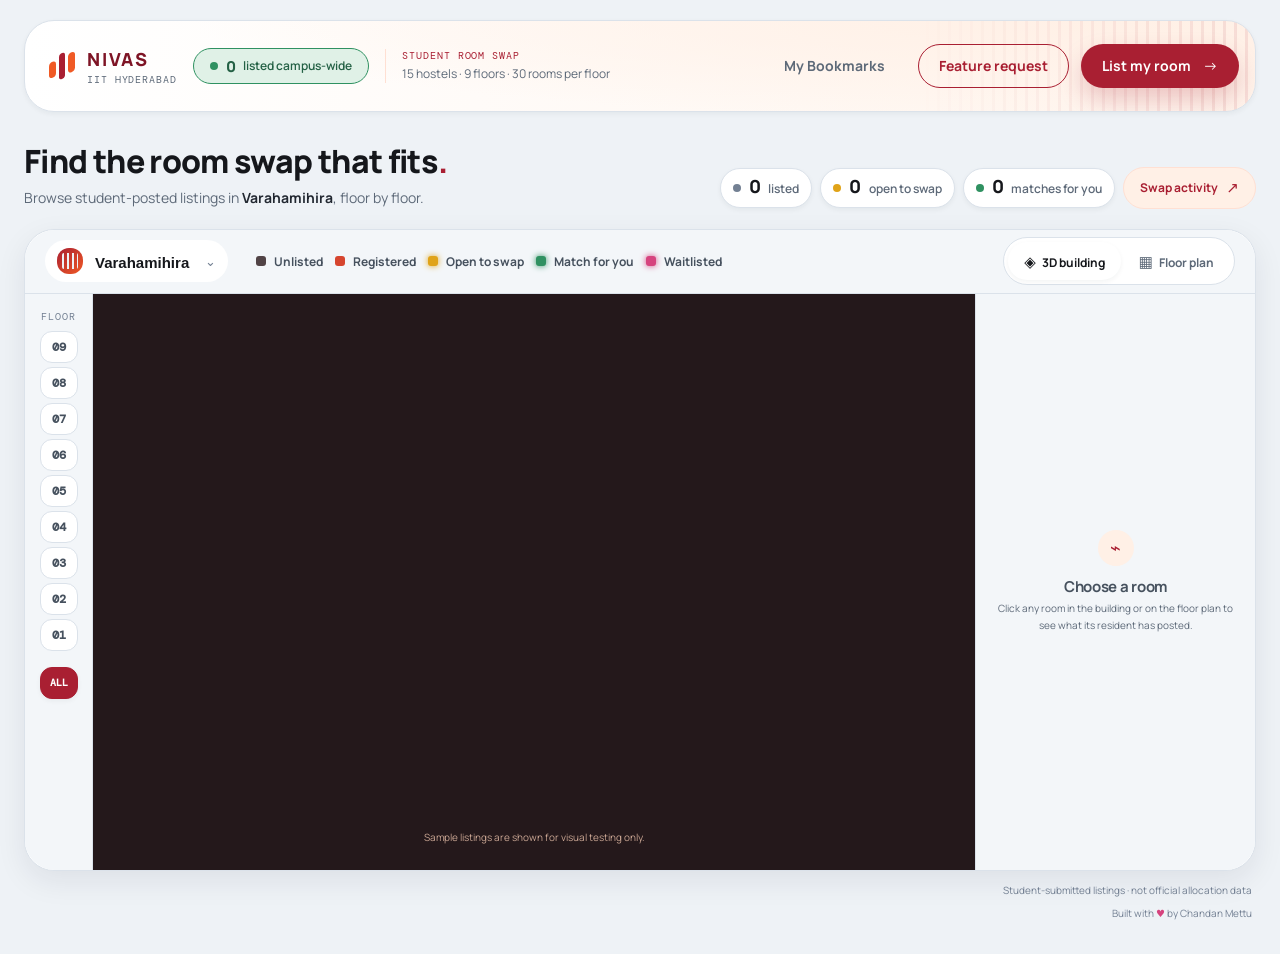
==== index.html @ b5435b7f "Rebuild the 3D block from the floor plan itself, not by hand The two clusters overlapped instead of " ====
<!doctype html>
<html lang="en">
  <head>
    <meta charset="UTF-8" />
    <meta name="viewport" content="width=device-width, initial-scale=1.0" />
    <title>Nivas — IIT Hyderabad hostel finder</title>
    <meta name="description" content="Explore student-submitted IIT Hyderabad room-swap listings floor by floor." />
    <link rel="preconnect" href="https://fonts.googleapis.com" />
    <link rel="preconnect" href="https://fonts.gstatic.com" crossorigin />
    <link href="https://fonts.googleapis.com/css2?family=DM+Mono:wght@400;500&family=Manrope:wght@400;500;600;700;800&family=Playfair+Display:ital,wght@0,600;1,600&display=swap" rel="stylesheet" />
    <!-- Bump ?v= on every CSS/JS change — shared hosting CDNs serve stale assets otherwise. -->
    <link rel="stylesheet" href="./styles.css?v=43" />
  </head>
  <body>
    <!-- Layout: a header pill, a headline row with the hostel's live counts on
         the right, then one explorer card — floors rail left, artifact centre,
         room detail right. The toolbar carries the picker, the status key and
         the view switch. Nothing floats over the artifact, so nothing can
         overlap anything else. -->
    <div class="app-shell">
      <main class="page">
        <!-- Branded band. Deliberately carries no live counts: those are in the
             row below and repeating them here said nothing new. What fills the
             width instead is what the board covers, and the two actions. -->
        <header class="topbar">
          <div class="topbar-id">
            <a class="brand" href="#" aria-label="Nivas home">
              <span class="brand-mark"><i></i><i></i><i></i></span>
              <span>NIVAS<small>IIT HYDERABAD</small></span>
            </a>

            <!-- Campus-wide total, not per-hostel — always visible regardless
                 of which hostel is selected below. Updated by the same
                 updateSummary() that drives the per-hostel head-stats. -->
            <div class="campus-stat" aria-label="Total listings across all hostels" title="Total room listings across every hostel">
              <i class="live-dot"></i>
              <strong id="campus-listed-count">0</strong><small>listed campus-wide</small>
            </div>

            <div class="topbar-tag">
              <span>STUDENT ROOM SWAP</span>
              <small>15 hostels · 9 floors · 30 rooms per floor</small>
            </div>
          </div>

          <div class="topbar-actions">
            <button class="btn btn--ghost" id="open-bookmarks">My Bookmarks <b class="count-badge" id="bookmark-badge">0</b></button>
            <button class="btn btn--outline" id="open-feedback">Feature request</button>
            <!-- One entry point to the listing form. The old nav tab did exactly
                 the same thing as this button, so it's gone. -->
            <button class="btn btn--primary topbar-cta" id="hero-create-listing">List my room <b>→</b></button>
          </div>
        </header>

        <div class="page-head">
          <div class="page-head-copy">
            <h1 id="page-title">Find the room swap that fits<em>.</em></h1>
            <p>Browse student-posted listings in <strong id="head-hostel">Varahamihira</strong>, floor by floor.</p>
          </div>

          <!-- Live counts for the selected hostel — beside the headline, not
               stranded under the artifact. -->
          <div class="head-stats" aria-label="Listing counts for the selected hostel">
            <div class="head-stat"><strong id="rooms-count">0</strong><small>listed</small></div>
            <div class="head-stat head-stat--open"><strong id="open-swap-count">0</strong><small>open to swap</small></div>
            <div class="head-stat head-stat--match"><strong id="match-count">0</strong><small>matches for you</small></div>
            <button class="btn btn--secondary head-activity" id="swap-activity">Swap activity <b>↗</b></button>
          </div>
        </div>

        <section class="explorer-card" aria-label="Hostel explorer">
          <div class="toolbar" aria-label="Hostel explorer controls">
            <div class="building-picker" role="group" aria-label="Building selector">
              <!-- Dropdown only. The prev/next arrows duplicated it for no gain. -->
              <button class="building-choice" id="building-choice" aria-expanded="false" aria-haspopup="listbox" aria-controls="building-menu">
                <span class="building-dot"></span>
                <strong id="building-name">Varahamihira</strong>
                <b>⌄</b>
              </button>
              <div class="building-menu hidden" id="building-menu" role="listbox" aria-label="IIT Hyderabad hostels"></div>
            </div>

            <!-- Status key, in the toolbar where the view switch used to sit.
                 Four labels only; each one's meaning is a tooltip on hover or
                 keyboard focus, so nothing is unexplained but nothing shouts. -->
            <div class="key" id="legend" aria-label="Room status key">
              <span class="key-item" tabindex="0"><i class="unlisted"></i><b>Unlisted</b><small role="tooltip">Nobody has posted about this room</small></span>
              <span class="key-item" tabindex="0"><i class="occupied"></i><b>Registered</b><small role="tooltip">Resident listed it, isn’t moving</small></span>
              <span class="key-item" tabindex="0"><i class="open"></i><b>Open to swap</b><small role="tooltip">Resident wants to move</small></span>
              <span class="key-item" tabindex="0"><i class="match"></i><b>Match for you</b><small role="tooltip">You each want the other’s room</small></span>
              <span class="key-item" tabindex="0"><i class="waitlist"></i><b>Waitlisted</b><small role="tooltip">One or more students have bookmarked this room</small></span>
            </div>

            <div class="segmented view-switch" role="group" aria-label="Map view">
              <!-- Deferred, not removed: restore these when campus/site exploration is needed. -->
              <button class="seg-btn hidden" data-view="site"><span>◇</span> Site view</button>
              <button class="seg-btn hidden" data-view="map"><span>⌖</span> Campus map</button>
              <button class="seg-btn active" data-view="3d"><span>◈</span> 3D building</button>
              <button class="seg-btn" data-view="floor"><span>▦</span> Floor plan</button>
            </div>
          </div>

          <div class="stage-grid">
            <!-- Floors live here, on the left, inside the card — not in a
                 dropdown in the far corner. -->
            <aside class="floor-rail" aria-label="Floor selector">
              <span class="floor-rail-label">FLOOR</span>
              <div class="floor-rail-buttons" id="floor-buttons"></div>
              <button class="floor-all" id="floor-all" data-floor="all">ALL</button>
            </aside>

            <div class="panel-stage">
            <div class="hero-model">
              <div class="three-view" id="three-view">
                <canvas id="hostel-3d-canvas" aria-label="Interactive 3D IIT Hyderabad hostel building"></canvas>
                <div class="three-title">
                  <span id="three-building-label">VARAHAMIHIRA · REFERENCE-INFORMED 3D MODEL</span>
                  <small id="three-building-meta">Paired leaf clusters · 9 residential levels</small>
                </div>
                <div class="three-readout" id="three-readout">
                  <strong>Orbit the building</strong><span>Drag to rotate · scroll to zoom · click a room</span>
                </div>
                <div class="three-credit" id="three-credit">Based on the connected leaf-cluster, horizontal-band and rust-red louvre language of the IITH student housing reference.</div>
              </div>
            </div>

            <div class="visual-stage" id="visual-stage">
              <div class="map-view hidden" id="map-view">
                <iframe id="campus-map" title="Google map of IIT Hyderabad campus" src="https://www.google.com/maps?q=IIT%20Hyderabad%2C%20Kandi%2C%20Telangana&z=16&output=embed" loading="lazy" referrerpolicy="no-referrer-when-downgrade"></iframe>
                <div class="map-title"><span>IIT HYDERABAD · KANDI</span><small>Campus location on Google Maps</small></div>
                <div class="map-card">
                  <p>HOSTEL VISUALIZER</p>
                  <h3>Student housing precinct</h3>
                  <span>Explore the campus, then enter the hostel model.</span>
                  <button class="btn btn--primary btn--block" id="map-open-viewer">Open 3D explorer <b>→</b></button>
                  <small>Normal Google Maps embed · no API key required.</small>
                </div>
              </div>

              <div class="site-view hidden" id="site-view">
                <img class="facade-reference" src="./assets/iith-hostel-facade.png" alt="IIT Hyderabad student housing facade" />
                <div class="facade-shade"></div>
                <div class="site-title"><span>HOSTEL PRECINCT</span><small>Tap a residence to enter</small></div>
                <div class="north">N<span>↑</span></div>
                <button class="facade-hotspot" id="facade-hotspot">
                  <span>VARAHAMIHIRA</span><strong id="facade-hotspot-name">Varahamihira</strong><small>Enter floor explorer →</small>
                </button>
                <div class="site-card">
                  <div class="site-card-cap">CURRENTLY VIEWING</div>
                  <strong id="site-card-building">Varahamihira</strong>
                  <span>9 floors · 30 rooms per floor</span>
                  <button class="btn btn--primary btn--block" id="enter-building">Enter building <b>→</b></button>
                </div>
              </div>

              <div class="floor-view hidden" id="floor-view">
                <div class="floor-canvas">
                  <div class="plan-wrap" id="plan-wrap">
                    <svg class="floor-plan" viewBox="0 0 1748 1252" role="img" aria-label="IIT Hyderabad hostel typical floor plan with selectable rooms">
                      <image class="blueprint" href="./assets/iith-typical-floor-plan.png" x="0" y="0" width="1748" height="1252" />
                      <g class="pod-plan-outline" aria-hidden="true">
                        <rect x="190" y="365" width="330" height="255" rx="24" />
                        <rect x="700" y="365" width="330" height="255" rx="24" />
                        <rect x="1210" y="365" width="330" height="255" rx="24" />
                        <rect class="pod-corridor" x="520" y="470" width="180" height="46" rx="15" />
                        <rect class="pod-corridor" x="1030" y="470" width="180" height="46" rx="15" />
                        <text x="355" y="405">NORTH POD</text>
                        <text x="865" y="405">CENTRAL POD</text>
                        <text x="1375" y="405">SOUTH POD</text>
                      </g>
                      <g id="room-layer"></g>
                    </svg>
                  </div>
                </div>
              </div>
            </div>

            </div>

            <!-- The right column is only ever room detail. -->
            <aside class="room-detail" id="room-panel" aria-label="Room detail">
              <div class="panel-empty">
                <span class="empty-icon">⌁</span>
                <h3>Choose a room</h3>
                <p>Click any room in the building or on the floor plan to see what its resident has posted.</p>
              </div>
              <div class="panel-detail hidden" id="panel-detail"></div>
            </aside>
          </div>

        </section>

        <p class="privacy-note">Student-submitted listings · not official allocation data</p>
        <footer class="site-footer">Built with <span class="footer-heart">♥</span> by Chandan Mettu</footer>
      </main>
    </div>

    <div class="modal-backdrop hidden" id="profile-modal" role="dialog" aria-modal="true" aria-labelledby="profile-modal-title">
      <section class="modal-card">
        <button class="icon-btn modal-close" data-close-modal aria-label="Close">×</button>
        <p class="modal-kicker">YOUR ROOM LISTING</p>
        <h2 id="profile-modal-title">Create your listing</h2>
        <p class="modal-copy">Set your current room, then choose whether you’re open to a swap.</p>
        <!-- Two rows of details: name/email/phone, then hostel/room. Every
             <select> here is upgraded to the app's own dropdown by
             enhanceSelect() in app.js — no native select chrome. -->
        <form id="profile-form" class="form-grid">
          <label class="span-2">Full name<input name="name" required maxlength="64" placeholder="Your full name" autocomplete="name" /></label>
          <label class="span-2">IIT-H email<input name="email" type="email" required maxlength="128" placeholder="you@iith.ac.in" autocomplete="email" /></label>
          <label class="span-2"><span class="field-label">Phone <i class="field-optional">optional</i></span><input name="phone" type="tel" maxlength="24" placeholder="If sharing contact" autocomplete="tel" /></label>
          <label class="span-3">Current hostel<select name="hostel" required></select></label>
          <label class="span-3">Current room<input name="room" required inputmode="numeric" maxlength="4" placeholder="Room number, e.g. 912" title="Use the room number only: 912 means ninth floor, room 12." /></label>

          <fieldset class="consent">
            <label class="consent-row">
              <input type="checkbox" name="shareContact" />
              <span>
                <strong>Show my name and phone number on my room</strong>
                <small>Anyone using Nivas can then see them and message you directly. Leave this off and your room still appears — people just can't contact you through it. You can change it any time.</small>
              </span>
            </label>
          </fieldset>

          <fieldset class="move-choice">
            <legend>Are you willing to move?</legend>
            <p class="field-help">This is the one answer that decides how your room appears to everyone else.</p>
            <div class="choice-tiles">
              <label class="choice-tile choice-tile--open">
                <input type="radio" name="willingToMove" value="yes" required />
                <span class="choice-mark">⇄</span>
                <strong>Yes, I want to swap</strong>
                <small>Your room shows as <b>Open to swap</b> and can be matched with someone who wants it.</small>
              </label>
              <label class="choice-tile choice-tile--stay">
                <input type="radio" name="willingToMove" value="no" required />
                <span class="choice-mark">⌂</span>
                <strong>No, I’m staying put</strong>
                <small>Your room shows as <b>Registered</b>. You’re on the map, but nobody will ask.</small>
              </label>
            </div>
          </fieldset>

          <div class="move-details hidden" id="move-details">
            <div class="section-head">
              <h3>Where would you like to move?</h3>
              <p>Up to three choices, in order of preference. Pod and floor are both optional.</p>
            </div>
            <div class="preference-grid">
              <div class="preference-row"><span class="preference-rank">1</span><select name="preference1Hostel" aria-label="First-choice hostel"></select><select name="preference1Pod" aria-label="First-choice pod"></select><select name="preference1Floor" aria-label="First-choice floor"></select></div>
              <div class="preference-row"><span class="preference-rank">2</span><select name="preference2Hostel" aria-label="Second-choice hostel"></select><select name="preference2Pod" aria-label="Second-choice pod"></select><select name="preference2Floor" aria-label="Second-choice floor"></select></div>
              <div class="preference-row"><span class="preference-rank">3</span><select name="preference3Hostel" aria-label="Third-choice hostel"></select><select name="preference3Pod" aria-label="Third-choice pod"></select><select name="preference3Floor" aria-label="Third-choice floor"></select></div>
            </div>
          </div>

          <div class="form-actions">
            <button class="btn btn--ghost hidden" type="button" id="delete-listing">Remove my listing</button>
            <button class="btn btn--primary" type="submit">Save my listing <b>→</b></button>
          </div>
        </form>
      </section>
    </div>

    <div class="modal-backdrop hidden" id="activity-modal" role="dialog" aria-modal="true" aria-labelledby="activity-modal-title">
      <section class="modal-card">
        <button class="icon-btn modal-close" id="activity-close" aria-label="Close">×</button>
        <p class="modal-kicker">LIVE SWAP ACTIVITY</p>
        <h2 id="activity-modal-title">Varahamihira</h2>
        <p class="modal-copy" id="activity-modal-copy">Counts include only student-submitted room listings, never official hostel occupancy.</p>
        <div class="activity-stats" id="activity-stats"></div>
      </section>
    </div>

    <!-- Feature request / bug report. With no backend this opens the student's
         mail client with everything pre-filled; set NIVAS_FEEDBACK_ENDPOINT to
         post it to a Google Apps Script instead. See app.js sendFeedback(). -->
    <div class="modal-backdrop hidden" id="feedback-modal" role="dialog" aria-modal="true" aria-labelledby="feedback-modal-title">
      <section class="modal-card">
        <button class="icon-btn modal-close" data-close-modal aria-label="Close">×</button>
        <p class="modal-kicker">TELL US WHAT TO BUILD</p>
        <h2 id="feedback-modal-title">Feature request or bug</h2>
        <p class="modal-copy">Nivas is built by a student, for students. If something is broken or missing, say so — it goes straight to the person who maintains it.</p>

        <form id="feedback-form" class="form-grid">
          <label class="span-3">Your name<input name="name" required maxlength="64" placeholder="Your full name" autocomplete="name" /></label>
          <label class="span-3">Email to reply to<input name="email" type="email" required maxlength="128" placeholder="you@iith.ac.in" autocomplete="email" /></label>
          <label class="span-3"><span class="field-label">Phone <i class="field-optional">optional</i></span><input name="phone" type="tel" maxlength="24" placeholder="Only if you'd rather be called" autocomplete="tel" /></label>
          <label class="span-3"><span class="field-label">Your hostel <i class="field-optional">optional</i></span><select name="hostel"></select></label>

          <fieldset class="move-choice">
            <legend>What is this about?</legend>
            <div class="choice-tiles choice-tiles--three">
              <label class="choice-tile choice-tile--idea">
                <input type="radio" name="kind" value="Feature request" required checked />
                <span class="choice-mark">✦</span>
                <strong>Feature request</strong>
                <small>Something you wish Nivas could do.</small>
              </label>
              <label class="choice-tile choice-tile--bug">
                <input type="radio" name="kind" value="Bug report" />
                <span class="choice-mark">⚠</span>
                <strong>Bug</strong>
                <small>Something is broken or wrong.</small>
              </label>
              <label class="choice-tile choice-tile--other">
                <input type="radio" name="kind" value="Something else" />
                <span class="choice-mark">✉</span>
                <strong>Something else</strong>
                <small>Anything you want to pass on.</small>
              </label>
            </div>
          </fieldset>

          <label class="span-6">Tell us more<textarea name="message" required maxlength="1200" rows="5" placeholder="What happened, or what would you like to see? The more specific, the faster it gets fixed."></textarea></label>

          <div class="form-actions">
            <p class="form-note" id="feedback-note">Opens your mail app with this filled in.</p>
            <button class="btn btn--primary" type="submit">Send it <b>→</b></button>
          </div>
        </form>
      </section>
    </div>

    <!-- Email check. The only identity in the system: it does not prove someone
         lives in a room, but it ties a listing to a real institute mailbox so
         nobody can publish a stranger's phone number anonymously. -->
    <div class="modal-backdrop hidden" id="verify-modal" role="dialog" aria-modal="true" aria-labelledby="verify-modal-title">
      <section class="modal-card modal-card--narrow">
        <button class="icon-btn modal-close" data-close-modal aria-label="Close">×</button>
        <p class="modal-kicker">ONE-TIME CHECK</p>
        <h2 id="verify-modal-title">Confirm it's you</h2>
        <p class="modal-copy">We emailed a six-digit code to <strong id="verify-email">your address</strong>. Enter it and your listing goes live.</p>
        <form id="verify-form" class="form-grid">
          <label class="span-6">Six-digit code<input name="code" inputmode="numeric" maxlength="6" placeholder="000000" autocomplete="one-time-code" required /></label>
          <div class="form-actions">
            <button class="btn btn--ghost" type="button" id="resend-code">Send it again</button>
            <button class="btn btn--primary" type="submit">Verify and publish <b>→</b></button>
          </div>
        </form>
      </section>
    </div>

    <!-- Saved rooms. -->
    <div class="modal-backdrop hidden" id="bookmarks-modal" role="dialog" aria-modal="true" aria-labelledby="bookmarks-modal-title">
      <section class="modal-card">
        <button class="icon-btn modal-close" data-close-modal aria-label="Close">×</button>
        <p class="modal-kicker">SAVED ROOMS</p>
        <h2 id="bookmarks-modal-title">These are all your bookmarks</h2>
        <p class="modal-copy">Rooms you've saved across every hostel. Bookmarking is private — nobody sees who saved a room, only how many people did.</p>
        <div id="bookmarks-list"></div>
      </section>
    </div>

    <div class="toast" id="toast" role="status" aria-live="polite"></div>

    <script src="./app.js?v=31"></script>
    <script type="module" src="./viewer3d.js?v=15"></script>
  </body>
</html>
---- styles.css ----
/* ============================================================================
   NIVAS — IIT Hyderabad hostel explorer
   Design system. Read docs/DESIGN.md before changing anything in this file.

   Structure:
     01 Tokens          07 Status key
     02 Base            08 Views (3D / map / site / floor)
     03 Primitives      09 Room detail panel
     04 Header pill     10 Modals + requests
     05 Page + card     11 Component refinements
     06 Stage row       12 Toast, responsive, a11y

   Rule: no hard-coded colours below section 01. Every value is a token.
   ========================================================================= */

/* ── 01 Tokens ───────────────────────────────────────────────────────────── */

:root {
  /* Brand — institute red. Reserved for interactive/branded elements ONLY.
     Never used for room status, so a red button is never confused with a
     red room. See --status-* below. */
  --brand-700: #7e1425;
  --brand-600: #a91f32;
  --brand-500: #c22c3d;
  --brand-200: #f6cabf;
  --brand-100: #ffe0d3;
  --brand-50:  #fff0e6;

  /* Accent — logo orange. Highlights, focus rings, live indicators. */
  --accent-700: #c0430f;
  --accent-600: #d8481e;
  --accent-500: #f05a25;
  --accent-100: #ffdfca;
  --accent-50:  #fff4ec;

  /* Warm neutrals */
  --ink-900:   #15171b;
  --ink-800:   #222831;
  --ink-600:   #46515e;
  --ink-500:   #5d6978;
  --ink-400:   #738093;
  --line:      #dbe2ea;
  --line-soft: #e9eef4;
  --surface:   #ffffff;
  --surface-sunk: #f3f6f9;
  --canvas:    #eef2f6;
  --scene:     #24181b;

  /* On dark (3D viewer overlays) */
  --on-scene:       #fff5ec;
  --on-scene-muted: #f3c9b1;
  --on-scene-label: #ffc5a6;
  --scene-panel:    rgba(38, 23, 25, .84);
  --scene-edge:     rgba(255, 218, 196, .24);
  --overlay-backdrop: rgba(15, 21, 30, .48);
  --brand-action-shadow: 0 12px 24px rgba(169, 31, 50, .22);

  /* Room status colours reflect only student-submitted swap information.
     Traffic-light reading, set by Chandan 2026-07-26: red = registered but
     not moving (no swap possible), yellow = open to swap, green = match.
     The red is deliberately a warmer, brighter vermilion than --brand-600 so
     a status swatch never reads as a brand button. */
  --status-unlisted:       #514346;
  --status-unlisted-tint:  #eee7e2;
  --status-occupied:       #d6452f;
  --status-occupied-tint:  #fbe4de;
  --status-open:           #e0a318;
  --status-open-tint:      #fdf1d3;
  --status-match:          #2f9161;
  --status-match-tint:     #e0f1e7;
  /* Pink: one or more students have bookmarked this room as a destination.
     Overlay tier, not a listing state — see statusAtFor() in app.js. */
  --status-waitlist:       #d6437e;
  --status-waitlist-tint:  #fbe1ec;

  /* Radius — one scale, no ad-hoc values */
  --r-xs:   4px;
  --r-sm:   12px;
  --r-md:   16px;
  --r-lg:   22px;
  --r-xl:   30px;
  --r-pill: 999px;

  /* Space — 4px base */
  --s-1: 4px;  --s-2: 8px;  --s-3: 12px; --s-4: 16px;
  --s-5: 20px; --s-6: 24px; --s-8: 32px; --s-10: 40px; --s-12: 48px;

  /* Type */
  --font-sans:    Manrope, system-ui, -apple-system, sans-serif;
  --font-mono:    'DM Mono', ui-monospace, SFMono-Regular, monospace;
  --font-display: 'Playfair Display', Georgia, serif;

  --fs-micro: 10px;
  --fs-xs:    12px;
  --fs-sm:    14px;
  --fs-md:    15px;
  --fs-lg:    15px;
  --fs-xl:    18px;
  --fs-2xl:   24px;
  --fs-3xl:   32px;
  --fs-4xl:   40px;

  --lh-tight: 1.2;
  --lh-base:  1.55;
  --lh-loose: 1.7;

  --track-mono: .09em;  /* mono labels are always tracked out */

  /* Elevation */
  --e-1: 0 2px 5px rgba(20, 31, 47, .05);
  --e-2: 0 10px 30px rgba(20, 31, 47, .08);
  --e-3: 0 20px 48px rgba(20, 31, 47, .12);
  --e-4: 0 30px 72px rgba(20, 31, 47, .2);

  /* Layout — the stage row's one adjustable dimension */
  --detail-w: 316px;

  /* Motion */
  --t-fast: 120ms;
  --t-base: 200ms;
  --ease:   cubic-bezier(.32, .72, .32, 1);

  --focus-ring: 0 0 0 3px var(--accent-100);
}

/* ── 02 Base ─────────────────────────────────────────────────────────────── */

* { box-sizing: border-box; }

body {
  margin: 0;
  background: var(--canvas);
  color: var(--ink-800);
  font-family: var(--font-sans);
  font-size: var(--fs-md);
  line-height: var(--lh-base);
  -webkit-font-smoothing: antialiased;
}

h1, h2, h3 { margin: 0; line-height: var(--lh-tight); letter-spacing: -.02em; }

.hidden { display: none !important; }

:focus-visible {
  outline: 2px solid var(--accent-500);
  outline-offset: 2px;
  border-radius: var(--r-xs);
}

/* Mono label — the recurring small-caps eyebrow used across every panel */
.u-label {
  font: var(--fs-micro) var(--font-mono);
  letter-spacing: var(--track-mono);
  text-transform: uppercase;
  color: var(--ink-500);
}

/* ── 03 Primitives ───────────────────────────────────────────────────────── */

/* Buttons. Every clickable control in the app is one of these four.
   .btn            base — never used alone
   .btn--primary   solid brand, one per view maximum
   .btn--secondary tinted, safe to repeat
   .btn--ghost     text-only
   .icon-btn       square, icon only
   .seg-btn        inside a .segmented group
   .chip           small pill, often a toggle                                */

.btn {
  display: inline-flex;
  align-items: center;
  justify-content: center;
  gap: var(--s-2);
  border: 1px solid transparent;
  border-radius: var(--r-sm);
  padding: var(--s-3) var(--s-4);
  font: 700 var(--fs-xs) var(--font-sans);
  line-height: 1;
  cursor: pointer;
  transition: background var(--t-fast) var(--ease),
              border-color var(--t-fast) var(--ease),
              box-shadow var(--t-fast) var(--ease),
              transform var(--t-fast) var(--ease);
}
.btn:active { transform: translateY(1px); }
.btn:focus-visible { outline: 0; box-shadow: var(--focus-ring); }
.btn[disabled] { opacity: .5; cursor: not-allowed; }
.btn b { font-size: var(--fs-lg); line-height: 0; font-weight: 400; }

.btn--primary {
  background: var(--brand-600);
  color: #fff;
  box-shadow: var(--e-1);
}
.btn--primary:hover { background: var(--brand-700); }

.btn--secondary {
  background: var(--brand-50);
  color: var(--brand-600);
  border-color: var(--brand-100);
}
.btn--secondary:hover { background: var(--brand-100); }

.btn--ghost {
  background: transparent;
  color: var(--ink-500);
  padding: var(--s-2) var(--s-3);
}
.btn--ghost:hover { background: var(--surface-sunk); color: var(--ink-800); }

/* Outline — a secondary action that must not compete with .btn--primary but
   still reads as branded. Used by the header's feature-request button. */
.btn--outline {
  background: transparent;
  color: var(--brand-600);
  border-color: var(--brand-600);
}
.btn--outline:hover { background: var(--brand-50); border-color: var(--brand-700); color: var(--brand-700); }

.btn--block { width: 100%; }

.icon-btn {
  display: grid;
  place-items: center;
  width: 30px;
  height: 30px;
  flex: none;
  border: 1px solid var(--line);
  border-radius: var(--r-sm);
  background: var(--surface);
  color: var(--ink-600);
  font-size: var(--fs-lg);
  line-height: 1;
  cursor: pointer;
  transition: background var(--t-fast) var(--ease), color var(--t-fast) var(--ease);
}
.icon-btn:hover { background: var(--brand-50); color: var(--brand-600); }
.icon-btn:focus-visible { outline: 0; box-shadow: var(--focus-ring); }
.icon-btn--quiet { border-color: transparent; background: transparent; }

/* Segmented control — view switcher, request tabs */
.segmented {
  display: flex;
  gap: 2px;
  padding: 3px;
  border-radius: var(--r-md);
  background: var(--surface-sunk);
}
.seg-btn {
  border: 0;
  border-radius: var(--r-sm);
  padding: var(--s-2) var(--s-3);
  background: transparent;
  color: var(--ink-500);
  font: 700 var(--fs-micro) var(--font-sans);
  cursor: pointer;
  transition: background var(--t-fast) var(--ease), color var(--t-fast) var(--ease);
}
.seg-btn span { font-size: var(--fs-md); margin-right: var(--s-1); }
.seg-btn:hover { color: var(--ink-800); }
.seg-btn.active {
  background: var(--surface);
  color: var(--brand-600);
  box-shadow: var(--e-1);
}
.seg-btn:focus-visible { outline: 0; box-shadow: var(--focus-ring); }

.chip {
  display: inline-flex;
  align-items: center;
  gap: var(--s-1);
  border: 1px solid var(--line);
  border-radius: var(--r-pill);
  padding: var(--s-2) var(--s-3);
  background: var(--surface);
  color: var(--brand-600);
  font: 700 var(--fs-micro) var(--font-sans);
  cursor: pointer;
  transition: background var(--t-fast) var(--ease), color var(--t-fast) var(--ease);
}
.chip span { font-size: var(--fs-md); }
.chip:hover { background: var(--brand-50); }
.chip.active {
  background: var(--brand-600);
  border-color: var(--brand-600);
  color: #fff;
  box-shadow: var(--e-2);
}
.chip:focus-visible { outline: 0; box-shadow: var(--focus-ring); }

/* Status pill — read-only state label */
.pill {
  display: inline-block;
  border-radius: var(--r-pill);
  padding: 5px var(--s-3);
  font: 700 var(--fs-micro) var(--font-sans);
}
.pill--unlisted { background: var(--status-unlisted-tint); color: var(--ink-600); }
.pill--occupied { background: var(--status-occupied-tint); color: #2f6242; }
.pill--open     { background: var(--status-open-tint);     color: #8a6011; }
.pill--match    { background: var(--status-match-tint);    color: #246475; }
.pill--waitlist { background: var(--status-waitlist-tint); color: #9c2d5f; }

.avatar {
  display: grid;
  place-items: center;
  width: 30px;
  height: 30px;
  flex: none;
  border-radius: var(--r-pill);
  background: linear-gradient(135deg, var(--accent-500), var(--brand-600));
  color: #fff;
  font: 700 var(--fs-micro) var(--font-sans);
}
.avatar--lg { width: 38px; height: 38px; font-size: var(--fs-xs); }
.avatar--private { background: linear-gradient(135deg, var(--ink-400), var(--ink-600)); }

/* Form fields — six-column grid so a row can be 3-up (span-2) or 2-up
   (span-3). The listing form's details fit in exactly two rows. */
.form-grid {
  display: grid;
  grid-template-columns: repeat(6, minmax(0, 1fr));
  gap: var(--s-4);
}
.form-grid > .span-1 { grid-column: span 1; }
.form-grid > .span-2 { grid-column: span 2; }
.form-grid > .span-3 { grid-column: span 3; }
.form-grid > .span-4 { grid-column: span 4; }
.form-grid > label { display: grid; gap: var(--s-2); color: var(--ink-800); font: 700 var(--fs-xs) var(--font-sans); }
.form-grid input {
  width: 100%;
  min-width: 0;
  min-height: 48px;
  border: 1px solid var(--line);
  border-radius: var(--r-md);
  background: var(--surface-sunk);
  padding: 0 var(--s-4);
  color: var(--ink-900);
  font: 500 var(--fs-sm) var(--font-sans);
  outline: 0;
  transition: border-color var(--t-fast) var(--ease), box-shadow var(--t-fast) var(--ease), background var(--t-fast) var(--ease);
}
.form-grid input::placeholder { color: var(--ink-400); font-weight: 400; }
.form-grid input:focus { border-color: var(--accent-500); background: var(--surface); box-shadow: var(--focus-ring); }
.field-label { display: flex; align-items: baseline; gap: var(--s-2); }
.field-optional { color: var(--ink-400); font: 500 var(--fs-micro) var(--font-sans); font-style: normal; }
.form-grid textarea {
  width: 100%;
  min-width: 0;
  border: 1px solid var(--line);
  border-radius: var(--r-md);
  background: var(--surface-sunk);
  padding: var(--s-3) var(--s-4);
  color: var(--ink-900);
  font: 500 var(--fs-sm) var(--font-sans);
  line-height: var(--lh-base);
  resize: vertical;
  outline: 0;
  transition: border-color var(--t-fast) var(--ease), box-shadow var(--t-fast) var(--ease), background var(--t-fast) var(--ease);
}
.form-grid textarea:focus { border-color: var(--accent-500); background: var(--surface); box-shadow: var(--focus-ring); }
.form-grid > .span-6 { grid-column: span 6; }
.form-note { margin: 0; color: var(--ink-400); font-size: var(--fs-micro); }
.choice-tiles--three { grid-template-columns: repeat(3, minmax(0, 1fr)); }
.choice-tile--idea:has(input:checked) { border-color: var(--brand-600); background: var(--brand-50); box-shadow: 0 0 0 4px var(--brand-100); }
.choice-tile--idea:has(input:checked) .choice-mark { background: var(--brand-600); color: #fff; }
.choice-tile--bug:has(input:checked) { border-color: var(--status-occupied); background: var(--status-occupied-tint); box-shadow: 0 0 0 4px rgba(214, 69, 47, .14); }
.choice-tile--bug:has(input:checked) .choice-mark { background: var(--status-occupied); color: #fff; }
.choice-tile--other:has(input:checked) { border-color: var(--ink-600); background: var(--surface-sunk); box-shadow: 0 0 0 4px var(--line-soft); }
.choice-tile--other:has(input:checked) .choice-mark { background: var(--ink-600); color: #fff; }

.field-help { margin: 0 0 var(--s-3); color: var(--ink-500); font: 400 var(--fs-xs) var(--font-sans); }

/* Section heading inside a form — same type scale as the rest of the app,
   not a mono utility label. */
.section-head { margin-bottom: var(--s-4); }
.section-head h3 { font-size: var(--fs-lg); font-weight: 800; color: var(--ink-900); }
.section-head p { margin: var(--s-1) 0 0; color: var(--ink-500); font-size: var(--fs-xs); }

.form-actions { grid-column: 1 / -1; display: flex; align-items: center; gap: var(--s-3); }
.form-actions .btn--primary { margin-left: auto; min-height: 52px; padding: 0 var(--s-6); border-radius: var(--r-pill); font-size: var(--fs-sm); box-shadow: var(--brand-action-shadow); }
.form-actions .btn--ghost { color: var(--ink-400); }
.form-actions .btn--ghost:hover { color: var(--status-occupied); background: var(--status-occupied-tint); }

/* Legacy two-column form layout — still used by any non-listing form. */
.field-grid {
  display: grid;
  grid-template-columns: repeat(2, minmax(0, 1fr));
  gap: var(--s-4);
}
.field-grid label {
  display: grid;
  gap: var(--s-2);
  color: var(--ink-600);
  font: 700 var(--fs-micro) var(--font-sans);
}
.field-grid input,
.field-grid select,
.field-grid textarea {
  width: 100%;
  min-width: 0;
  border: 1px solid var(--line);
  border-radius: var(--r-sm);
  background: var(--surface);
  padding: var(--s-3);
  color: var(--ink-800);
  font: 500 var(--fs-sm) var(--font-sans);
  outline: 0;
  transition: border-color var(--t-fast) var(--ease), box-shadow var(--t-fast) var(--ease);
}
.field-grid input:focus,
.field-grid select:focus,
.field-grid textarea:focus {
  border-color: var(--accent-500);
  box-shadow: var(--focus-ring);
}
.field-grid textarea { min-height: 112px; resize: vertical; line-height: var(--lh-base); }
.field-grid label:has(textarea),
.field-grid .btn { grid-column: 1 / -1; }
.move-choice,
.move-details { grid-column: 1 / -1; margin: 0; min-width: 0; border: 0; padding: 0; }
.move-choice legend { padding: 0; margin-bottom: var(--s-1); color: var(--ink-900); font: 800 var(--fs-lg) var(--font-sans); }

/* The single most consequential answer in the form, so it gets two real
   tiles that state their consequence — not two radio dots. */
.choice-tiles { display: grid; grid-template-columns: repeat(2, minmax(0, 1fr)); gap: var(--s-3); }
.choice-tile {
  position: relative;
  display: grid;
  gap: var(--s-1);
  padding: var(--s-4) var(--s-4) var(--s-4) 60px;
  border: 2px solid var(--line);
  border-radius: var(--r-lg);
  background: var(--surface);
  cursor: pointer;
  transition: transform var(--t-base) var(--ease), border-color var(--t-fast) var(--ease),
              background var(--t-fast) var(--ease), box-shadow var(--t-fast) var(--ease);
}
.choice-tile:hover { transform: translateY(-3px); box-shadow: var(--e-2); }
.choice-tile input { position: absolute; opacity: 0; pointer-events: none; }
.choice-mark {
  position: absolute;
  left: var(--s-4);
  top: var(--s-4);
  display: grid;
  place-items: center;
  width: 32px;
  height: 32px;
  border-radius: var(--r-pill);
  background: var(--surface-sunk);
  color: var(--ink-500);
  font-size: var(--fs-lg);
  transition: background var(--t-fast) var(--ease), color var(--t-fast) var(--ease), transform var(--t-base) var(--ease);
}
.choice-tile:hover .choice-mark { transform: scale(1.08); }
.choice-tile strong { color: var(--ink-900); font-size: var(--fs-md); }
.choice-tile small { color: var(--ink-500); font-size: var(--fs-xs); line-height: var(--lh-base); }
.choice-tile small b { color: var(--ink-800); font-weight: 700; }

.choice-tile--open:has(input:checked) {
  border-color: var(--status-open);
  background: var(--status-open-tint);
  box-shadow: 0 0 0 4px rgba(224, 163, 24, .16);
}
.choice-tile--open:has(input:checked) .choice-mark { background: var(--status-open); color: #fff; }
.choice-tile--stay:has(input:checked) {
  border-color: var(--status-occupied);
  background: var(--status-occupied-tint);
  box-shadow: 0 0 0 4px rgba(214, 69, 47, .14);
}
.choice-tile--stay:has(input:checked) .choice-mark { background: var(--status-occupied); color: #fff; }
.choice-tile:focus-within { box-shadow: var(--focus-ring); }

.move-details { padding: var(--s-5); border: 1px solid var(--line-soft); border-radius: var(--r-lg); background: var(--surface-sunk); }
.preference-grid { display: grid; gap: var(--s-2); }
.preference-row { display: grid; grid-template-columns: 28px minmax(0, 1.3fr) minmax(0, .85fr) minmax(0, .85fr); align-items: center; gap: var(--s-3); }
.preference-rank {
  display: grid;
  place-items: center;
  width: 28px;
  height: 28px;
  border-radius: var(--r-pill);
  background: var(--surface);
  border: 1px solid var(--line);
  color: var(--ink-500);
  font: 700 var(--fs-xs) var(--font-mono);
}

/* ── Custom dropdown ─────────────────────────────────────────────────────
   Every <select> in a form is replaced at runtime by this (enhanceSelect in
   app.js): the native element stays in the DOM for form state, this is what
   the student sees. Same language as the hostel picker in the toolbar. */
.select { position: relative; min-width: 0; }
.select select { position: absolute; opacity: 0; pointer-events: none; width: 0; height: 0; }
.select-btn {
  width: 100%;
  min-height: 48px;
  display: flex;
  align-items: center;
  gap: var(--s-2);
  padding: 0 var(--s-4);
  border: 1px solid var(--line);
  border-radius: var(--r-md);
  background: var(--surface-sunk);
  color: var(--ink-900);
  font: 600 var(--fs-sm) var(--font-sans);
  text-align: left;
  cursor: pointer;
  transition: border-color var(--t-fast) var(--ease), background var(--t-fast) var(--ease);
}
.select-btn:hover { border-color: var(--brand-200); background: var(--surface); }
.select-btn:focus-visible { outline: 0; border-color: var(--accent-500); box-shadow: var(--focus-ring); }
.select-btn span { flex: 1; min-width: 0; overflow: hidden; text-overflow: ellipsis; white-space: nowrap; }
.select-btn.is-placeholder span { color: var(--ink-400); font-weight: 500; }
.select-btn b { flex: none; color: var(--ink-400); font-weight: 500; transition: transform var(--t-fast) var(--ease); }
.select.open .select-btn { border-color: var(--accent-500); background: var(--surface); }
.select.open .select-btn b { transform: rotate(180deg); }

.select-menu {
  position: absolute;
  z-index: 30;
  top: calc(100% + 6px);
  left: 0;
  right: 0;
  max-height: 244px;
  overflow-y: auto;
  display: grid;
  gap: 2px;
  padding: var(--s-2);
  border: 1px solid var(--line);
  border-radius: var(--r-md);
  background: var(--surface);
  box-shadow: var(--e-3);
}
.select-option {
  border: 0;
  border-radius: var(--r-sm);
  padding: var(--s-2) var(--s-3);
  background: transparent;
  color: var(--ink-600);
  font: 600 var(--fs-xs) var(--font-sans);
  text-align: left;
  cursor: pointer;
}
.select-option:hover { background: var(--brand-50); color: var(--brand-600); }
.select-option.selected { background: var(--brand-600); color: #fff; }
.select-menu::-webkit-scrollbar { width: 7px; }
.select-menu::-webkit-scrollbar-thumb { background: var(--line); border-radius: var(--r-pill); }

/* Card — the one container treatment */
.card {
  border: 1px solid var(--line);
  border-radius: var(--r-lg);
  background: var(--surface);
  box-shadow: var(--e-1);
}

/* ── 04 Top header ───────────────────────────────────────────────────────── */

/* The header is a pill inside the page column, not a full-bleed website
   banner — same width, same radius language and same hairline as the explorer
   card below it, so it reads as part of the tool rather than a marketing
   header bolted on top. */
.app-shell {
  min-height: 100dvh;
  display: flex;
  flex-direction: column;
}

.topbar {
  position: relative;
  overflow: hidden;
  display: flex;
  align-items: center;
  gap: var(--s-6);
  min-height: 92px;
  flex: none;
  padding: var(--s-4) var(--s-4) var(--s-4) var(--s-6);
  border: 1px solid var(--line);
  border-radius: var(--r-xl);
  background:
    radial-gradient(120% 180% at 88% 0%, var(--brand-50), transparent 62%),
    linear-gradient(90deg, var(--surface) 0%, var(--accent-50) 100%);
  box-shadow: var(--e-1);
}
/* The facade's louvre rhythm, barely there, fading in from the right. */
.topbar:after {
  content: '';
  position: absolute;
  inset: 0 0 0 auto;
  width: 340px;
  background: repeating-linear-gradient(90deg, rgba(169, 31, 50, .10) 0 3px, transparent 3px 11px);
  -webkit-mask-image: linear-gradient(90deg, transparent, #000);
  mask-image: linear-gradient(90deg, transparent, #000);
  pointer-events: none;
}
.topbar-id { position: relative; z-index: 1; display: flex; align-items: center; gap: var(--s-4); min-width: 0; }
.topbar-tag { display: grid; gap: 3px; padding-left: var(--s-4); border-left: 1px solid var(--brand-100); }
.topbar-tag span { font: var(--fs-micro) var(--font-mono); letter-spacing: var(--track-mono); color: var(--brand-600); }
.topbar-tag small { color: var(--ink-500); font-size: var(--fs-xs); }

/* Campus-wide total, always visible — distinct from .head-stat, which is
   scoped to whichever hostel is currently selected below. Styled as a live
   pill (pulsing dot) rather than plain text, so it reads as "updating now",
   not a static label. */
.campus-stat {
  display: flex;
  align-items: center;
  gap: var(--s-2);
  padding: var(--s-2) var(--s-4);
  border: 1px solid var(--status-match);
  border-radius: var(--r-pill);
  background: var(--status-match-tint);
  white-space: nowrap;
}
.campus-stat strong { font: 800 var(--fs-lg) var(--font-sans); line-height: 1; letter-spacing: -.02em; color: #246145; }
.campus-stat small { color: #246145; font-size: var(--fs-xs); font-weight: 600; }
.live-dot {
  width: 8px;
  height: 8px;
  flex: none;
  border-radius: var(--r-pill);
  background: var(--status-match);
  box-shadow: 0 0 0 0 rgba(47, 145, 97, .5);
  animation: live-pulse 2s ease-out infinite;
}
@keyframes live-pulse {
  0%   { box-shadow: 0 0 0 0 rgba(47, 145, 97, .5); }
  70%  { box-shadow: 0 0 0 7px rgba(47, 145, 97, 0); }
  100% { box-shadow: 0 0 0 0 rgba(47, 145, 97, 0); }
}
.topbar-actions { position: relative; z-index: 1; display: flex; align-items: center; gap: var(--s-3); margin-left: auto; }
.topbar-actions .btn { min-height: 44px; padding: 0 var(--s-5); border-radius: var(--r-pill); font-size: var(--fs-sm); }

.topbar-cta { flex: none; box-shadow: var(--brand-action-shadow); white-space: nowrap; }
.topbar-cta b { margin-left: var(--s-1); }

.brand {
  display: flex;
  align-items: center;
  gap: var(--s-3);
  flex: none;
  color: var(--brand-700);
  text-decoration: none;
  font: 800 var(--fs-xl) var(--font-sans);
  letter-spacing: .1em;
}
.brand small {
  display: block;
  margin-top: 2px;
  font: var(--fs-micro) var(--font-mono);
  letter-spacing: var(--track-mono);
  color: var(--ink-400);
}
.brand-mark {
  display: flex;
  align-items: center;
  gap: 3px;
  height: 28px;
  width: 26px;
  transform: skewY(-22deg);
}
.brand-mark i { display: block; width: 7px; border-radius: var(--r-xs); background: var(--accent-500); }
.brand-mark i:nth-child(1) { height: 16px; }
.brand-mark i:nth-child(2) { height: 26px; background: var(--brand-600); }
.brand-mark i:nth-child(3) { height: 20px; }

/* ── 05 Page — header pill, headline row, explorer card ─────────────────── */

.page {
  max-width: 1320px;
  width: 100%;
  margin: 0 auto;
  padding: var(--s-5) var(--s-6) var(--s-8);
}

/* Headline left, the selected hostel's live counts right. The counts used to
   sit under the artifact, where they read as an afterthought. */
.page-head {
  display: flex;
  align-items: flex-end;
  justify-content: space-between;
  gap: var(--s-8);
  margin: var(--s-8) 0 var(--s-5);
}
.page-head-copy h1 {
  font-size: var(--fs-3xl);
  font-weight: 800;
  line-height: 1.1;
  letter-spacing: -.02em;
  color: var(--ink-900);
}
.page-head-copy h1 em { font-style: normal; color: var(--brand-600); }
.page-head-copy p { margin: var(--s-2) 0 0; color: var(--ink-500); font-size: var(--fs-sm); }
.page-head-copy strong { color: var(--ink-800); font-weight: 700; }

/* Counts read as solid chips rather than loose numerals — a status swatch,
   the figure, then what it counts. */
.head-stats { display: flex; align-items: center; gap: var(--s-3); flex: none; }
.head-stat {
  display: flex;
  align-items: baseline;
  gap: var(--s-2);
  padding: var(--s-3) var(--s-4);
  border: 1px solid var(--line);
  border-radius: var(--r-pill);
  background: var(--surface);
  box-shadow: var(--e-1);
  white-space: nowrap;
}
.head-stat:before {
  content: '';
  width: 8px;
  height: 8px;
  align-self: center;
  flex: none;
  border-radius: var(--r-pill);
  background: var(--ink-400);
}
.head-stat--open:before  { background: var(--status-open); }
.head-stat--match:before { background: var(--status-match); }
.head-stat strong { font: 800 var(--fs-xl) var(--font-sans); line-height: 1; letter-spacing: -.02em; color: var(--ink-900); }
.head-stat small { color: var(--ink-500); font-size: var(--fs-xs); font-weight: 600; }
.head-activity { min-height: 42px; padding: 0 var(--s-4); border-radius: var(--r-pill); font-size: var(--fs-xs); }

/* One card: toolbar / stage row / key bar, divided by hairlines. It must NOT
   clip its overflow — that's what was cutting off the hostel dropdown. The
   corners are rounded on the first and last children instead. */
.explorer-card {
  position: relative;
  border: 1px solid var(--line);
  border-radius: var(--r-xl);
  background: var(--surface);
  box-shadow: var(--e-2);
}

.toolbar {
  position: relative;
  z-index: 5;            /* above the stage, so the hostel menu drops over it */
  height: 64px;
  display: flex;
  align-items: center;
  gap: var(--s-5);
  padding: 0 var(--s-5);
  border-bottom: 1px solid var(--line);
  border-radius: var(--r-xl) var(--r-xl) 0 0;
  background: var(--surface-sunk);
}
/* Picker left, key in the middle, view switch pinned to the right corner. */
.toolbar .key { margin-left: var(--s-4); }
.view-switch { margin-left: auto; }

.building-picker { position: relative; display: flex; align-items: center; }
.building-choice {
  display: flex;
  align-items: center;
  gap: var(--s-3);
  border: 0;
  border-radius: var(--r-md);
  padding: var(--s-2) var(--s-3);
  background: transparent;
  text-align: left;
  color: var(--ink-800);
  cursor: pointer;
}
.building-choice:hover { background: var(--surface-sunk); }
.building-dot {
  position: relative;
  height: 26px;
  width: 26px;
  border-radius: var(--r-sm);
  background: linear-gradient(135deg, var(--brand-600), var(--accent-500));
}
.building-dot:after {
  content: '';
  position: absolute;
  inset: 5px;
  border-radius: 2px;
  background: repeating-linear-gradient(90deg, var(--canvas) 0 2px, transparent 2px 5px);
}
.building-choice small {
  display: block;
  font: var(--fs-micro) var(--font-mono);
  letter-spacing: var(--track-mono);
  color: var(--ink-400);
}
.building-choice strong { display: block; margin-top: 2px; font-size: var(--fs-sm); }
.building-choice > b { margin-left: var(--s-1); color: var(--ink-400); font-weight: 500; }

.building-menu {
  position: absolute;
  z-index: 20;
  top: 46px;
  left: var(--s-6);
  width: 296px;
  max-height: 288px;
  overflow-y: auto;
  display: grid;
  grid-template-columns: repeat(2, minmax(0, 1fr));
  gap: 2px;
  padding: var(--s-2);
  border: 1px solid var(--line);
  border-radius: var(--r-md);
  background: var(--surface);
  box-shadow: var(--e-3);
}
.building-option {
  display: flex;
  align-items: center;
  justify-content: space-between;
  gap: var(--s-2);
  border: 0;
  border-radius: var(--r-sm);
  padding: var(--s-2) var(--s-3);
  background: transparent;
  color: var(--ink-600);
  font: 600 var(--fs-micro) var(--font-sans);
  text-align: left;
  cursor: pointer;
}
.building-option:hover { background: var(--brand-50); color: var(--brand-600); }
.building-option.selected { background: var(--brand-600); color: #fff; }
.building-option-count {
  padding: 1px var(--s-2);
  border-radius: var(--r-pill);
  background: var(--status-match-tint);
  color: #246145;
  font: 700 var(--fs-micro) var(--font-mono);
}
.building-option.selected .building-option-count { background: rgba(255, 255, 255, .25); color: #fff; }
.building-menu::-webkit-scrollbar { width: 7px; }
.building-menu::-webkit-scrollbar-thumb { background: var(--line); border-radius: var(--r-pill); }

/* ── 06 Stage row — floors | artifact | room detail ─────────────────────── */

/* Three real columns. Nothing is absolutely positioned over the artifact any
   more: floating cards are what produced the overlap bugs, and they stole the
   space the model needed. */
.stage-grid {
  position: relative;
  z-index: 1;
  display: grid;
  grid-template-columns: 68px minmax(0, 1fr) var(--detail-w);
  grid-template-areas: "rail stage detail";
  height: clamp(460px, 64vh, 660px);
  overflow: hidden;                                  /* clips to the card's */
  border-radius: 0 0 var(--r-xl) var(--r-xl);        /* bottom corners      */
}

.floor-rail {
  grid-area: rail;
  display: flex;
  flex-direction: column;
  align-items: center;
  gap: var(--s-2);
  padding: var(--s-4) 0;
  overflow-y: auto;
  border-right: 1px solid var(--line);
  background: var(--surface-sunk);
}
.floor-rail-label {
  font: var(--fs-micro) var(--font-mono);
  letter-spacing: var(--track-mono);
  color: var(--ink-400);
}
.floor-rail-buttons { display: grid; gap: var(--s-1); }
.floor-rail button {
  width: 38px;
  height: 32px;
  border: 1px solid var(--line);
  border-radius: var(--r-sm);
  background: var(--surface);
  color: var(--ink-600);
  font: 600 var(--fs-xs) var(--font-mono);
  cursor: pointer;
  transition: background var(--t-fast) var(--ease), color var(--t-fast) var(--ease), border-color var(--t-fast) var(--ease);
}
.floor-rail button:hover { border-color: var(--brand-200); background: var(--brand-50); color: var(--brand-600); }
.floor-rail button.active {
  border-color: var(--brand-600);
  background: var(--brand-600);
  color: #fff;
  box-shadow: var(--e-1);
}
.floor-all { margin-top: var(--s-2); font-size: var(--fs-micro) !important; }

.panel-stage { grid-area: stage; position: relative; min-width: 0; overflow: hidden; }
.hero-model, .visual-stage { position: absolute; inset: 0; }
.hero-model { overflow: hidden; background: var(--scene); }
.visual-stage { background: var(--surface-sunk); }

/* The right column holds room detail and nothing else. Its background carries
   the selected room's status, so the colour reading doesn't depend on
   noticing a small pill. */
/* A stack of cards on a recessed column, so the detail reads as an object
   sitting on the page rather than a long tinted strip down the side. */
.room-detail {
  grid-area: detail;
  display: flex;
  flex-direction: column;
  gap: var(--s-3);
  min-height: 0;
  overflow-y: auto;
  padding: var(--s-4);
  border-left: 1px solid var(--line);
  background: var(--surface-sunk);
}
#panel-detail { display: flex; flex-direction: column; gap: var(--s-3); }

.detail-card {
  padding: var(--s-4);
  border: 1px solid var(--line);
  border-radius: var(--r-lg);
  background: var(--surface);
  box-shadow: var(--e-1);
}
/* The identity card carries the room's status colour. */
.detail-card--open     { background: var(--status-open-tint);     border-color: var(--status-open); }
.detail-card--occupied { background: var(--status-occupied-tint); border-color: var(--status-occupied); }
.detail-card--match    { background: var(--status-match-tint);    border-color: var(--status-match); }
.detail-card--unlisted { background: var(--status-unlisted-tint); border-color: var(--line); }
.detail-card--waitlist { background: var(--status-waitlist-tint); border-color: var(--status-waitlist); }

/* Title left, status pill hard right. */
.detail-head { display: flex; align-items: flex-start; gap: var(--s-2); }
.detail-head > div:first-child { flex: 1; min-width: 0; }
.detail-head p {
  margin: 0;
  font: var(--fs-micro) var(--font-mono);
  letter-spacing: var(--track-mono);
  color: var(--ink-500);
}
.detail-head h3 { margin-top: var(--s-1); font-size: var(--fs-xl); color: var(--ink-900); }
.detail-head .pill { flex: none; margin-left: auto; align-self: center; }
/* On a tinted card the pill's own tint disappears — give it a solid chip. */
.detail-card[class*="detail-card--"] .pill { background: rgba(255, 255, 255, .82); }
.detail-head .icon-btn { margin-left: var(--s-1); }

/* Room / Floor / Pod — the figures are the point, so they are set large. */
.detail-stats {
  display: grid;
  grid-template-columns: repeat(3, minmax(0, 1fr));
  gap: var(--s-2);
  margin-top: var(--s-4);
  padding-top: var(--s-4);
  border-top: 1px solid rgba(21, 23, 27, .10);
}
.detail-stats div { display: grid; gap: 2px; }
.detail-stats span { color: var(--ink-500); font: 600 var(--fs-micro) var(--font-sans); text-transform: uppercase; letter-spacing: .06em; }
.detail-stats strong { font: 800 var(--fs-xl) var(--font-sans); line-height: 1.1; color: var(--ink-900); }

.detail-card .resident-card { margin-top: var(--s-3); background: rgba(255, 255, 255, .7); border-color: rgba(255, 255, 255, .9); }
.detail-card .choice-title { margin: 0 0 var(--s-3); }

/* ── 07 Status key ──────────────────────────────────────────────────────── */

/* Lives in the toolbar. Four labels, nothing more — each one's explanation is
   a tooltip on hover or keyboard focus, so the key can't crowd the controls
   yet no colour goes unexplained. */
.key { display: flex; align-items: center; gap: var(--s-5); }
.key-item {
  position: relative;
  display: flex;
  align-items: center;
  gap: var(--s-2);
  cursor: help;
}
.key-item i { display: inline-block; height: 10px; width: 10px; flex: none; border-radius: 3px; }
.key-item b { color: var(--ink-600); font: 700 var(--fs-xs) var(--font-sans); white-space: nowrap; }
.key-item:hover b, .key-item:focus-visible b { color: var(--ink-900); }
.key-item i.unlisted { background: var(--status-unlisted); }
.key-item i.occupied { background: var(--status-occupied); }
.key-item i.open     { background: var(--status-open); box-shadow: 0 0 6px var(--status-open); }
.key-item i.match    { background: var(--status-match); box-shadow: 0 0 6px var(--status-match); }
.key-item i.waitlist { background: var(--status-waitlist); box-shadow: 0 0 6px var(--status-waitlist); }

.key-item small {
  position: absolute;
  top: calc(100% + 10px);
  left: 50%;
  z-index: 30;
  width: max-content;
  max-width: 210px;
  padding: var(--s-2) var(--s-3);
  border-radius: var(--r-sm);
  background: var(--ink-900);
  color: #fff;
  font-size: var(--fs-micro);
  line-height: var(--lh-base);
  text-align: center;
  opacity: 0;
  transform: translate(-50%, -4px);
  pointer-events: none;
  box-shadow: var(--e-3);
  transition: opacity var(--t-fast) var(--ease), transform var(--t-fast) var(--ease);
}
.key-item small:before {   /* pointer back up to the swatch */
  content: '';
  position: absolute;
  bottom: 100%;
  left: 50%;
  margin-left: -5px;
  border: 5px solid transparent;
  border-bottom-color: var(--ink-900);
}
.key-item:hover small, .key-item:focus-visible small { opacity: 1; transform: translate(-50%, 0); }

/* Honesty line — quiet, under the card, not a band inside it. */
.privacy-note {
  margin: var(--s-3) var(--s-1) 0;
  text-align: right;
  color: var(--ink-400);
  font-size: var(--fs-micro);
}
.site-footer {
  margin: var(--s-2) var(--s-1) 0;
  text-align: right;
  color: var(--ink-400);
  font-size: var(--fs-micro);
}
.footer-heart { color: var(--status-waitlist); }

/* ── 08 Views ────────────────────────────────────────────────────────────── */

/* 3D viewer */
.three-view { position: relative; width: 100%; height: 100%; overflow: hidden; background: var(--scene); }
.three-view canvas { display: block; width: 100%; height: 100%; outline: 0; }

.three-title {
  position: absolute;
  top: var(--s-6);
  left: var(--s-6);
  display: grid;
  gap: var(--s-1);
  color: var(--on-scene);
  pointer-events: none;
}
.three-title span {
  font: var(--fs-micro) var(--font-mono);
  letter-spacing: var(--track-mono);
  color: var(--on-scene-label);
}
.three-title small { font: 600 var(--fs-xs) var(--font-sans); }

/* Shared treatment for every floating panel over the 3D scene */
.three-readout, .friend-city-hud {
  border: 1px solid var(--scene-edge);
  background: var(--scene-panel);
  color: var(--on-scene);
  backdrop-filter: blur(8px);
}
.three-readout {
  position: absolute;
  right: var(--s-5);
  top: var(--s-5);
  min-width: 224px;
  padding: var(--s-3);
  border-radius: var(--r-md);
  pointer-events: none;
}
.three-readout strong { display: block; font-size: var(--fs-xs); }
.three-readout span { display: block; margin-top: 3px; font-size: var(--fs-micro); color: var(--on-scene-muted); }

.friend-city-hud {
  position: absolute;
  left: var(--s-6);
  bottom: var(--s-6);
  z-index: 2;
  width: 256px;
  padding: var(--s-3) var(--s-4);
  border-radius: var(--r-md);
}
.friend-city-hud > span {
  display: block;
  font: var(--fs-micro) var(--font-mono);
  letter-spacing: var(--track-mono);
  color: var(--on-scene-label);
}
.friend-city-hud strong { display: block; margin: var(--s-1) 0; font-size: var(--fs-md); }
.friend-city-hud strong b { color: var(--accent-500); }
.friend-city-hud small { display: block; color: var(--on-scene-muted); font-size: var(--fs-micro); line-height: var(--lh-base); }
.friend-city-hud ul { display: grid; gap: 3px; margin: var(--s-2) 0 0; padding: 0; list-style: none; }
.friend-city-hud li {
  display: flex;
  align-items: center;
  gap: var(--s-2);
  color: var(--on-scene-muted);
  font-size: var(--fs-micro);
}
.friend-city-hud li i { width: 7px; height: 7px; border-radius: var(--r-pill); background: var(--status-intern); }
.friend-city-hud li i.mtech { background: var(--status-mtech); }
.friend-city-hud li i.phd { background: var(--status-graduate); }
.friend-city-hud li b { margin-left: auto; color: var(--on-scene); font: var(--fs-micro) var(--font-mono); }

.three-credit {
  position: absolute;
  left: 50%;
  bottom: var(--s-6);
  transform: translateX(-50%);
  color: var(--on-scene-muted);
  font-size: var(--fs-micro);
  text-align: center;
  opacity: .8;
  white-space: nowrap;
  pointer-events: none;
}
.friend-city .three-readout { top: auto; bottom: var(--s-6); }

/* Campus map */
.map-view { position: relative; height: 100%; background: var(--surface-sunk); }
.map-view #campus-map { position: absolute; inset: 0; z-index: 0; width: 100%; height: 100%; border: 0; }
.map-title {
  position: absolute;
  z-index: 2;
  top: var(--s-6);
  left: var(--s-6);
  display: grid;
  gap: 3px;
  padding: var(--s-3);
  border: 1px solid var(--line);
  border-radius: var(--r-md);
  background: var(--surface);
  box-shadow: var(--e-2);
  pointer-events: none;
}
.map-title span {
  font: var(--fs-micro) var(--font-mono);
  letter-spacing: var(--track-mono);
  color: var(--brand-600);
}
.map-title small { color: var(--ink-500); font-size: var(--fs-micro); }
.map-card {
  position: absolute;
  z-index: 2;
  right: var(--s-6);
  top: 66px;
  width: 204px;
  padding: var(--s-4);
  border-radius: var(--r-lg);
  background: var(--surface);
  box-shadow: var(--e-3);
}
.map-card p {
  margin: 0;
  font: var(--fs-micro) var(--font-mono);
  letter-spacing: var(--track-mono);
  color: var(--brand-600);
}
.map-card h3 { margin: var(--s-2) 0 3px; font-size: var(--fs-lg); }
.map-card > span { color: var(--ink-500); font-size: var(--fs-micro); }
.map-card .btn { margin: var(--s-3) 0 var(--s-2); }
.map-card small { display: block; color: var(--ink-400); font-size: var(--fs-micro); line-height: 1.45; }

/* Site / facade view */
.site-view { position: relative; height: 100%; overflow: hidden; background: var(--scene); }
.facade-reference {
  position: absolute;
  inset: 0;
  width: 100%;
  height: 100%;
  object-fit: cover;
  object-position: center 58%;
  filter: saturate(.88) contrast(.95);
}
.facade-shade {
  position: absolute;
  inset: 0;
  background: linear-gradient(90deg, rgba(36, 24, 27, .5), rgba(36, 24, 27, .08) 52%, rgba(36, 24, 27, .28));
}
.site-title { position: absolute; top: var(--s-6); left: var(--s-6); z-index: 2; display: grid; gap: 3px; }
.site-title span {
  font: var(--fs-micro) var(--font-mono);
  letter-spacing: var(--track-mono);
  color: var(--on-scene-label);
}
.site-title small { color: var(--on-scene-muted); font-size: var(--fs-micro); }
.north { position: absolute; right: var(--s-8); top: var(--s-6); color: var(--on-scene); font: var(--fs-micro) var(--font-mono); text-align: center; }
.north span { display: block; color: var(--accent-500); font-size: var(--fs-xl); line-height: 1; }

.facade-hotspot {
  position: absolute;
  left: 44%;
  top: 42%;
  z-index: 2;
  border: 1px solid var(--accent-100);
  border-radius: var(--r-md);
  padding: var(--s-2) var(--s-3);
  background: linear-gradient(135deg, var(--brand-600), var(--accent-600));
  color: #fff;
  text-align: left;
  box-shadow: var(--e-3);
  cursor: pointer;
}
.facade-hotspot:before {
  content: '';
  position: absolute;
  left: 22px;
  bottom: 100%;
  height: 34px;
  border-left: 1px dashed var(--accent-100);
}
.facade-hotspot span { display: block; font: var(--fs-micro) var(--font-mono); color: var(--accent-100); }
.facade-hotspot strong { display: block; margin-top: 2px; font: 700 var(--fs-sm) var(--font-sans); }
.facade-hotspot small { display: block; margin-top: 2px; color: var(--accent-50); font-size: var(--fs-micro); }

.site-card {
  position: absolute;
  right: var(--s-6);
  top: 70px;
  z-index: 2;
  width: 190px;
  padding: var(--s-4);
  border-radius: var(--r-lg);
  background: var(--surface);
  box-shadow: var(--e-3);
}
.site-card-cap {
  font: var(--fs-micro) var(--font-mono);
  letter-spacing: var(--track-mono);
  color: var(--ink-400);
}
.site-card strong { display: block; margin-top: var(--s-2); font-size: var(--fs-lg); }
.site-card > span { display: block; margin: 3px 0 var(--s-3); color: var(--ink-500); font-size: var(--fs-micro); }

/* Floor plan — the drawing only. Floors are the rail to its left and room
   detail is the column to its right, both shared with the 3D view. */
.floor-view { height: 100%; background: var(--surface); }
.floor-canvas {
  position: relative;
  height: 100%;
  display: flex;
  flex-direction: column;
  min-height: 0;
  overflow: hidden;
  padding: var(--s-5);
}

/* Grows with the stage rather than a fixed height; the SVG's viewBox keeps the
   drawing's aspect ratio, so extra height is never distortion. */
.plan-wrap {
  position: relative;
  flex: 1;
  min-height: 0;
  margin: var(--s-3) calc(var(--s-1) * -1) 0;
  overflow: hidden;
  border-radius: var(--r-md);
  background: var(--surface);
}
.floor-plan { width: 100%; height: 100%; overflow: visible; }
.blueprint { opacity: .84; }

.room {
  stroke: transparent;
  stroke-width: 2;
  opacity: .55;
  cursor: pointer;
  transition: filter var(--t-fast) var(--ease), opacity var(--t-fast) var(--ease);
}
.room:hover { opacity: .8; stroke: var(--ink-900); }
.room.unlisted { fill: var(--status-unlisted); opacity: .34; }
.room.occupied { fill: var(--status-occupied); }
.room.open { fill: var(--status-open); }
.room.match { fill: var(--status-match); }
.room.waitlist { fill: var(--status-waitlist); }
.room.selected-room { opacity: .9; stroke: var(--ink-900); stroke-width: 4; }

/* A cell the drawing shows but the building doesn't have: solid dark, struck
   through, no pointer. Deliberately wordless — the cross reads on its own. */
.room.void { fill: var(--status-unlisted); opacity: .58; cursor: default; pointer-events: none; }
.room-cross { stroke: var(--surface); stroke-width: 5; stroke-linecap: round; opacity: .85; pointer-events: none; }

/* Pod-hostel plan overlay (Vivekananda, S N Bose) */
.pod-plan-outline { display: none; }
.pod-layout .blueprint { opacity: 0; }
.pod-layout .pod-plan-outline { display: block; }
.pod-plan-outline rect { fill: var(--surface-sunk); stroke: var(--brand-600); stroke-width: 9; }
.pod-plan-outline .pod-corridor { fill: var(--brand-50); stroke: var(--accent-500); stroke-width: 5; }
.pod-plan-outline text {
  fill: var(--brand-700);
  font: 700 var(--fs-xl) var(--font-mono);
  letter-spacing: var(--track-mono);
  text-anchor: middle;
}

/* ── 09 Room detail panel ─────────────────────────────────────────────────── */

/* Sits in the middle of the empty detail column rather than clinging to the top. */
.panel-empty { margin: auto 0; padding: var(--s-4) 0; color: var(--ink-500); text-align: center; }
.empty-icon {
  display: grid;
  place-items: center;
  width: 36px;
  height: 36px;
  margin: auto;
  border-radius: var(--r-pill);
  background: var(--brand-50);
  color: var(--brand-600);
  font-size: var(--fs-xl);
}
.panel-empty h3 { margin: var(--s-3) 0 var(--s-1); color: var(--ink-600); font-size: var(--fs-md); }
.panel-empty p { margin: 0; font-size: var(--fs-micro); line-height: var(--lh-loose); }

.detail-top { display: flex; justify-content: space-between; align-items: start; }
.detail-top p {
  margin: 0;
  font: var(--fs-micro) var(--font-mono);
  letter-spacing: var(--track-mono);
  color: var(--ink-400);
}
.detail-top h3 { margin-top: var(--s-1); font-size: var(--fs-xl); }
.detail-top .pill, .panel-detail > .pill { margin: var(--s-2) 0 var(--s-4); }

.resident-card {
  display: flex;
  align-items: center;
  gap: var(--s-3);
  padding: var(--s-3);
  border: 1px solid var(--line-soft);
  border-radius: var(--r-md);
  background: var(--surface-sunk);
}
.resident-card strong { display: block; font-size: var(--fs-xs); }
.resident-card small { display: block; margin-top: 2px; color: var(--ink-500); font-size: var(--fs-micro); }

.detail-list {
  display: grid;
  gap: var(--s-3);
  margin-top: var(--s-4);
  padding-top: var(--s-3);
  border-top: 1px solid var(--line-soft);
}
.detail-list div { display: flex; justify-content: space-between; color: var(--ink-500); font-size: var(--fs-micro); }
.detail-list strong { color: var(--ink-800); font-weight: 600; }

/* Ranked destination choices — shown for your own listing and for anyone
   else who is open to a swap. */
.choice-title { margin: 0 0 var(--s-2); color: var(--ink-500); font: 700 var(--fs-micro) var(--font-sans); text-transform: uppercase; letter-spacing: .06em; }
.choice-list { display: grid; gap: var(--s-2); margin: 0; padding: 0; list-style: none; counter-reset: choice; }
.choice-list li {
  display: flex;
  align-items: center;
  gap: var(--s-3);
  padding: var(--s-2) var(--s-3);
  border: 1px solid var(--line-soft);
  border-radius: var(--r-sm);
  background: var(--surface-sunk);
}
.choice-list li:before {
  counter-increment: choice;
  content: counter(choice);
  display: grid;
  place-items: center;
  width: 20px;
  height: 20px;
  flex: none;
  border-radius: var(--r-pill);
  background: var(--brand-600);
  color: #fff;
  font: 700 var(--fs-micro) var(--font-mono);
}
.choice-list span { flex: 1; min-width: 0; color: var(--ink-900); font: 700 var(--fs-xs) var(--font-sans); }
.choice-list small { color: var(--ink-500); font-size: var(--fs-micro); }

/* Waitlist: who has bookmarked this room, first come first served. */
.waitlist-card { padding: var(--s-4); border: 1px solid var(--status-waitlist); border-radius: var(--r-lg); background: var(--status-waitlist-tint); }
.waitlist-list { display: grid; gap: var(--s-2); margin: var(--s-2) 0 0; padding: 0; list-style: none; counter-reset: waitlist; }
.waitlist-list li {
  display: flex;
  align-items: center;
  gap: var(--s-3);
  padding: var(--s-2) var(--s-3);
  border: 1px solid rgba(214, 67, 126, .25);
  border-radius: var(--r-sm);
  background: var(--surface);
}
.waitlist-list li:before {
  counter-increment: waitlist;
  content: counter(waitlist);
  display: grid;
  place-items: center;
  width: 20px;
  height: 20px;
  flex: none;
  border-radius: var(--r-pill);
  background: var(--status-waitlist);
  color: #fff;
  font: 700 var(--fs-micro) var(--font-mono);
}
.waitlist-list span { flex: 1; min-width: 0; color: var(--ink-900); font: 700 var(--fs-xs) var(--font-sans); }
.waitlist-note { margin: 0; color: #9c2d5f; font: 600 var(--fs-micro) var(--font-sans); }
.choice-none { margin: 0; color: var(--ink-400); font-size: var(--fs-micro); }
.panel-edit { margin-top: var(--s-1); min-height: 46px; border-radius: var(--r-md); }
.panel-hint { margin: var(--s-3) 0 0; color: var(--ink-400); font-size: var(--fs-micro); text-align: center; }
.panel-detail .btn { margin-top: var(--s-4); }

/* ── 10 Modals + requests ────────────────────────────────────────────────── */

.modal-backdrop {
  position: fixed;
  inset: 0;
  z-index: 40;
  display: grid;
  place-items: center;
  padding: var(--s-6);
  background: rgba(39, 16, 21, .55);
  backdrop-filter: blur(6px);
}
.modal-card {
  position: relative;
  width: min(560px, 100%);
  max-height: min(760px, calc(100vh - var(--s-12)));
  overflow: auto;
  padding: var(--s-8);
  border-radius: var(--r-xl);
  background: var(--surface);
  box-shadow: var(--e-4);
}
.modal-card--wide { width: min(780px, 100%); }
.modal-close { position: absolute; right: var(--s-4); top: var(--s-4); }
.modal-kicker {
  margin: 0;
  font: var(--fs-micro) var(--font-mono);
  letter-spacing: var(--track-mono);
  color: var(--brand-600);
}
.modal-card h2 { margin: var(--s-2) 0; font-size: var(--fs-2xl); }
.modal-copy { margin: 0 0 var(--s-5); color: var(--ink-500); font-size: var(--fs-xs); line-height: var(--lh-loose); }
.modal-heading { display: flex; justify-content: space-between; align-items: end; gap: var(--s-4); }
.modal-heading > .pill { white-space: nowrap; }
.modal-footer { display: flex; justify-content: flex-end; gap: var(--s-2); margin-top: var(--s-5); }
.modal-open { overflow: hidden; }

.activity-stats { display: grid; gap: var(--s-2); }
.activity-stats > div {
  display: grid;
  grid-template-columns: 42px 1fr;
  align-items: center;
  gap: var(--s-3);
  padding: var(--s-4);
  border: 1px solid var(--line-soft);
  border-radius: var(--r-md);
  background: var(--surface-sunk);
}
.activity-stats strong { color: var(--brand-600); font: 800 var(--fs-xl) var(--font-sans); text-align: center; }
.activity-stats span { color: var(--ink-600); font-size: var(--fs-xs); line-height: var(--lh-base); }

.friend-directory {
  display: grid;
  grid-template-columns: repeat(2, minmax(0, 1fr));
  gap: var(--s-2);
  max-height: 400px;
  overflow: auto;
  padding: 2px;
}
.friend-card {
  padding: var(--s-3);
  border: 1px solid var(--line-soft);
  border-radius: var(--r-md);
  background: var(--surface);
  transition: border-color var(--t-fast) var(--ease), background var(--t-fast) var(--ease);
}
.friend-card.selected { border-color: var(--accent-500); background: var(--accent-50); }
.friend-select {
  width: 100%;
  display: flex;
  align-items: center;
  gap: var(--s-3);
  padding: 0;
  border: 0;
  background: transparent;
  text-align: left;
  color: var(--ink-800);
  cursor: pointer;
}
.friend-select > span:nth-child(2) { display: grid; gap: 2px; min-width: 0; }
.friend-select strong { font-size: var(--fs-xs); }
.friend-select small, .friend-select em {
  overflow: hidden;
  text-overflow: ellipsis;
  white-space: nowrap;
  color: var(--ink-500);
  font: var(--fs-micro) var(--font-sans);
}
.friend-select em { font-family: var(--font-mono); font-style: normal; color: var(--brand-600); }
.friend-select i {
  display: grid;
  place-items: center;
  width: 22px;
  height: 22px;
  margin-left: auto;
  border-radius: var(--r-pill);
  background: var(--brand-50);
  color: var(--brand-600);
  font-style: normal;
  font-weight: 800;
}
.friend-card.selected .friend-select i { background: var(--brand-600); color: #fff; }
.transfer-link {
  margin: var(--s-2) 0 0 42px;
  padding: 0;
  border: 0;
  background: none;
  color: var(--brand-600);
  font: 700 var(--fs-micro) var(--font-sans);
  text-decoration: underline;
  cursor: pointer;
}

/* Requests inbox */
.request-tabs { margin: var(--s-4) 0; }
.request-list { display: grid; gap: var(--s-2); max-height: 380px; overflow: auto; padding: 2px; }
.request-row {
  display: grid;
  grid-template-columns: auto minmax(0, 1fr) auto;
  align-items: start;
  gap: var(--s-3);
  padding: var(--s-4);
  border: 1px solid var(--line-soft);
  border-radius: var(--r-md);
  background: var(--surface);
}
.request-row > div { min-width: 0; }
.request-row strong { display: block; font-size: var(--fs-xs); }
.request-row .request-meta {
  display: block;
  margin-top: 2px;
  font: var(--fs-micro) var(--font-mono);
  color: var(--ink-400);
}
.request-row p {
  margin: var(--s-2) 0 0;
  color: var(--ink-600);
  font-size: var(--fs-micro);
  line-height: var(--lh-base);
}
.request-actions { display: flex; gap: var(--s-2); margin-top: var(--s-3); }
.request-empty {
  padding: var(--s-10) var(--s-4);
  color: var(--ink-400);
  font-size: var(--fs-xs);
  text-align: center;
}

/* Delivery is not wired yet — this banner must stay until a backend exists. */
.notice {
  display: flex;
  align-items: start;
  gap: var(--s-3);
  margin-top: var(--s-4);
  padding: var(--s-3) var(--s-4);
  border: 1px dashed var(--accent-100);
  border-radius: var(--r-md);
  background: var(--accent-50);
  color: var(--accent-700);
  font-size: var(--fs-micro);
  line-height: var(--lh-base);
}
.notice b { font-size: var(--fs-md); line-height: 1; }

/* ── 11 Component refinements ───────────────────────────────────────────── */

body { background: var(--canvas); }
.brand small { color: var(--ink-500); }
.nav-item { color: var(--ink-600); font-size: var(--fs-sm); }
.nav-item.active { box-shadow: inset 0 0 0 1px var(--brand-100); }

/* The toolbar names the hostel and the detail column reports the clicked
   room, so both on-canvas text overlays would only repeat them. */
.hero-model .three-title, .hero-model .three-readout { display: none; }

.segmented { border: 1px solid var(--line); border-radius: var(--r-pill); padding: var(--s-1); background: var(--surface); }
.seg-btn { min-height: 38px; padding: var(--s-2) var(--s-4); border-radius: var(--r-pill); font-size: var(--fs-xs); }
.seg-btn.active { color: var(--ink-900); box-shadow: var(--e-1); }
.building-choice { padding: var(--s-2) var(--s-3); border-radius: var(--r-lg); background: var(--surface); }
.building-choice strong { color: var(--ink-900); font-size: var(--fs-md); }
.toolbar .btn { min-height: 40px; border-radius: var(--r-pill); }

.modal-backdrop { background: var(--overlay-backdrop); }
.modal-card { width: min(680px, 100%); padding: 36px; border: 1px solid var(--line); border-radius: calc(var(--r-xl) + 2px); }
.modal-card h2 { color: var(--ink-900); font-size: 32px; }
.modal-copy { max-width: 480px; color: var(--ink-600); font-size: var(--fs-md); }
.field-grid { gap: var(--s-4); }
.field-grid label { gap: var(--s-2); color: var(--ink-800); font-size: var(--fs-xs); }
.field-grid input, .field-grid select { min-height: 50px; border-color: var(--line); border-radius: var(--r-md); background: var(--surface-sunk); color: var(--ink-900); font-size: var(--fs-sm); }
.field-grid input::placeholder { color: var(--ink-500); }

/* ── 12 Toast, responsive, a11y ─────────────────────────────────────────── */

.toast {
  position: fixed;
  bottom: var(--s-6);
  left: 50%;
  z-index: 60;
  transform: translate(-50%, 16px);
  padding: var(--s-3) var(--s-4);
  border-radius: var(--r-md);
  background: var(--ink-900);
  color: #fff;
  font-size: var(--fs-xs);
  opacity: 0;
  pointer-events: none;
  box-shadow: var(--e-3);
  transition: opacity var(--t-base) var(--ease), transform var(--t-base) var(--ease);
}
.toast.show { opacity: 1; transform: translate(-50%, 0); }

@media (max-width: 1280px) {
  :root { --detail-w: 280px; }
  .page { max-width: 100%; }
  .head-stats { gap: var(--s-2); }
  .head-stat { padding: var(--s-2) var(--s-3); }
  .toolbar { gap: var(--s-3); }
  .key { gap: var(--s-3); }
}

/* The detail column stops being useful narrow — drop it below the stage and
   let the artifact keep the full width of the card. */
@media (max-width: 1060px) {
  .stage-grid {
    grid-template-columns: 60px minmax(0, 1fr);
    grid-template-areas: "rail stage" "detail detail";
    height: auto;
  }
  .panel-stage { height: 60vh; min-height: 400px; }
  .room-detail {
    border-left: 0;
    border-top: 1px solid var(--line);
    max-height: 65vh;
  }
  .page-head { align-items: flex-start; flex-direction: column; gap: var(--s-4); }
  .head-stats { width: 100%; gap: var(--s-8); }
  .head-stat { text-align: left; }
  .head-activity { margin-left: auto; }
}

@media (max-width: 980px) {
  .topbar { min-height: 0; flex-wrap: wrap; }
  .topbar-actions { width: 100%; margin-left: 0; }
  .topbar-actions .btn { flex: 1; }
}

/* ── Mobile revamp (≤690px only — desktop/tablet rules above are untouched) ─
   Two real bugs drove most of this: .head-stats and .key both overflowed the
   viewport (verified: document.documentElement.scrollWidth was 89px wider
   than clientWidth, from these two rows plus an off-screen tooltip). Fixed by
   letting both wrap/grid instead of forcing one nowrap row, and by no longer
   relying on the desktop hover tooltip to explain the status key on a
   touchscreen where hover doesn't reliably exist. */
@media (max-width: 690px) {
  html, body { overflow-x: hidden; }   /* belt-and-suspenders: an invisible
    absolutely-positioned tooltip can still widen scrollWidth even at
    opacity:0, causing an empty rubber-band scroll with nothing visible in it */

  .page { padding: var(--s-4) var(--s-4) var(--s-8); }

  /* Branded header pill */
  .topbar { gap: var(--s-3); padding: var(--s-4); border-radius: var(--r-xl); flex-wrap: wrap; }
  .topbar-id { flex-wrap: wrap; gap: var(--s-3); }
  .topbar-tag { padding-left: 0; border-left: 0; }
  .topbar-actions { width: 100%; flex-direction: column; align-items: stretch; }
  .topbar-actions .btn { width: 100%; }
  .topbar:after { display: none; }

  /* Headline + live counts. Three pills that used to force a nowrap row wider
     than the screen now sit in a 2-column grid, full numbers and labels
     intact — nothing shrunk to fit, nothing truncated. */
  .page-head { flex-direction: column; align-items: stretch; gap: var(--s-4); }
  .page-head-copy h1 { font-size: var(--fs-2xl); }
  .head-stats { display: grid; grid-template-columns: repeat(2, minmax(0, 1fr)); gap: var(--s-2); width: 100%; }
  .head-stat { justify-content: center; text-align: center; padding: var(--s-3); }
  .head-stat--match { grid-column: 1 / -1; }
  .head-activity { display: none; }   /* the same numbers are already above it */

  /* Explorer toolbar: picker, view switch and key each get their own full-
     width row instead of being squeezed onto one and overflowing. */
  .toolbar { height: auto; padding: var(--s-3); flex-wrap: wrap; row-gap: var(--s-3); }
  .building-picker { flex: 1 1 100%; order: 1; }
  .building-choice { width: 100%; padding: var(--s-3); }
  .building-choice strong { flex: 1; min-width: 0; overflow: hidden; text-overflow: ellipsis; white-space: nowrap; }
  .view-switch { order: 2; flex: 1 1 100%; margin-left: 0; }
  .seg-btn { flex: 1; justify-content: center; padding: var(--s-2); }
  .building-menu { left: 0; width: min(296px, calc(100vw - 34px)); grid-template-columns: 1fr; max-height: 250px; }

  /* Status key: was a single nowrap row ("Match for you" got cut off at the
     edge of the screen). Now wraps 2-up, and since touch has no reliable
     hover, the tooltip is redundant with the visible label anyway. */
  .toolbar .key { margin-left: 0; }
  .key {
    order: 3;
    width: 100%;
    flex-wrap: wrap;
    row-gap: var(--s-3);
    column-gap: var(--s-5);
  }
  .key-item { flex: 1 1 calc(50% - var(--s-5)); }
  .key-item small { display: none; }  /* hover tooltip; unreliable on touch, and the label text already says the same thing */

  /* Stage: narrower floor rail, comfortable but not oversized touch targets. */
  .stage-grid { grid-template-columns: 48px minmax(0, 1fr); }
  .panel-stage { height: 420px; min-height: 0; }
  .floor-rail { padding: var(--s-3) 0; gap: var(--s-1); }
  .floor-rail button { width: 36px; height: 34px; }

  /* 3D canvas overlays: at rail-adjusted stage widths (~320px) the readout's
     224px min-width would overlap the title text in the opposite corner. */
  .three-title { top: var(--s-4); left: var(--s-4); max-width: 60%; }
  .three-title span { font-size: 9px; }
  .three-readout { display: none; }   /* "drag to rotate" — touch orbit is a known gesture, and this collided with .three-title on narrow stages */
  .three-credit { display: none; }

  .choice-tiles, .choice-tiles--three { grid-template-columns: 1fr; }
  /* The listing/feedback/verify forms use a 6-column .form-grid (span-2 =
     3-up, span-3 = 2-up, span-6 = full row) — collapses to one column so
     fields get their full width instead of squeezing into slivers with
     truncated placeholder text ("Your full", "you@iitt…"). */
  /* grid-column: span 2/3/6 on a 1-column grid does NOT clamp to that column
     — CSS Grid creates extra implicit columns to satisfy the span instead,
     which is why an earlier attempt at just setting grid-template-columns:
     1fr here still rendered every field 2-up. Every span-N must be pinned to
     the single explicit column directly. */
  .form-grid { grid-template-columns: 1fr; }
  .form-grid > .span-1,
  .form-grid > .span-2,
  .form-grid > .span-3,
  .form-grid > .span-4,
  .form-grid > .span-6 { grid-column: 1 / -1; }
  /* Each destination-preference row (rank + hostel select + pod select + floor
     select) was squeezing a hostel name and a pod name into ~150px/~105px,
     truncating to "Choo…"/"A…". Rank pairs with the hostel select on one
     line; pod and floor selects get their own full-width line below instead
     of slivers. */
  .preference-row {
    grid-template-columns: 28px 1fr;
    grid-template-areas: "rank hostel" "pod floor";
    row-gap: var(--s-2);
  }
  .preference-rank { grid-area: rank; }
  /* enhanceSelect() wraps each native <select> in a .select div, which is the
     actual grid item — targeting the (now hidden) <select> itself would do
     nothing visually. */
  .preference-row > .select:nth-of-type(1) { grid-area: hostel; }
  .preference-row > .select:nth-of-type(2) { grid-area: pod; }
  .preference-row > .select:nth-of-type(3) { grid-area: floor; }
  .form-actions { flex-direction: column-reverse; align-items: stretch; }
  .form-actions .btn--primary { margin-left: 0; width: 100%; }
  .form-actions .btn--ghost { text-align: center; }
  .privacy-note { text-align: left; }
  .site-footer { text-align: left; }
  .site-card, .map-card { right: var(--s-3); top: 58px; width: 168px; padding: var(--s-3); }
  .floor-canvas { padding: var(--s-3); }
  .friend-city-hud { left: var(--s-3); bottom: var(--s-3); width: 224px; }
  .friend-city .three-readout { display: none; }
  .modal-card { padding: var(--s-6) var(--s-4); max-height: 88vh; overflow-y: auto; }
  .field-grid, .friend-directory { grid-template-columns: 1fr; }
  .modal-heading { flex-direction: column; align-items: start; gap: var(--s-1); }
  .request-row { grid-template-columns: auto minmax(0, 1fr); }
}

@media (prefers-reduced-motion: reduce) {
  *, *:before, *:after {
    animation-duration: .01ms !important;
    transition-duration: .01ms !important;
  }
}


/* ── 13 Shared board: consent, contact, bookmarks ───────────────────────── */

/* Consent is the most consequential control in the form, so it is a panel and
   not a stray checkbox — a student must understand they are publishing a
   phone number to everyone. */
.consent { grid-column: 1 / -1; margin: 0; padding: 0; border: 0; }
.consent-row {
  display: flex;
  align-items: flex-start;
  gap: var(--s-3);
  padding: var(--s-4);
  border: 1px solid var(--line);
  border-radius: var(--r-lg);
  background: var(--surface-sunk);
  cursor: pointer;
  transition: border-color var(--t-fast) var(--ease), background var(--t-fast) var(--ease);
}
.consent-row:hover { border-color: var(--brand-200); }
.consent-row:has(input:checked) { border-color: var(--status-match); background: var(--status-match-tint); }
.consent-row input { width: 20px; height: 20px; margin-top: 2px; flex: none; accent-color: var(--status-match); }
.consent-row strong { display: block; color: var(--ink-900); font-size: var(--fs-sm); }
.consent-row small { display: block; margin-top: var(--s-1); color: var(--ink-500); font-size: var(--fs-xs); line-height: var(--lh-base); }

.contact-card { padding: var(--s-4); border: 1px solid var(--status-match); border-radius: var(--r-lg); background: var(--surface); box-shadow: var(--e-1); }
.contact-card strong { display: block; font-size: var(--fs-md); color: var(--ink-900); }
.contact-card > span { display: block; margin-top: 2px; color: var(--ink-600); font: 600 var(--fs-sm) var(--font-mono); }
.contact-actions { display: grid; gap: var(--s-2); margin-top: var(--s-3); }
.contact-actions .btn { text-decoration: none; }
.contact-note { display: block; margin-top: var(--s-2); color: var(--ink-400); font-size: var(--fs-micro); }
.contact-none { margin: 0; padding: var(--s-3) var(--s-4); border: 1px dashed var(--line); border-radius: var(--r-md); color: var(--ink-500); font-size: var(--fs-xs); line-height: var(--lh-base); }

.bookmark-btn {
  display: flex;
  align-items: center;
  gap: var(--s-2);
  width: 100%;
  margin-top: var(--s-3);
  padding: var(--s-3);
  border: 1px solid var(--line);
  border-radius: var(--r-md);
  background: rgba(255, 255, 255, .72);
  color: var(--ink-600);
  font: 700 var(--fs-xs) var(--font-sans);
  cursor: pointer;
  transition: border-color var(--t-fast) var(--ease), background var(--t-fast) var(--ease), color var(--t-fast) var(--ease);
}
.bookmark-btn:hover { border-color: var(--accent-500); color: var(--accent-700); }
.bookmark-btn span { font-size: var(--fs-lg); line-height: 1; color: var(--accent-500); }
.bookmark-btn b { margin-left: auto; padding: 2px var(--s-2); border-radius: var(--r-pill); background: var(--surface-sunk); color: var(--ink-500); font: 700 var(--fs-micro) var(--font-mono); }
.bookmark-btn.is-on { border-color: var(--accent-500); background: var(--accent-50); color: var(--accent-700); }

.count-badge { margin-left: var(--s-1); padding: 1px var(--s-2); border-radius: var(--r-pill); background: var(--ink-900); color: #fff; font: 700 var(--fs-micro) var(--font-mono); }

.bookmark-list { display: grid; gap: var(--s-2); max-height: 420px; overflow-y: auto; padding: 2px; }
.bookmark-row {
  display: flex;
  align-items: center;
  gap: var(--s-3);
  padding: var(--s-3) var(--s-4);
  border: 1px solid var(--line-soft);
  border-radius: var(--r-md);
  background: var(--surface);
  text-align: left;
  cursor: pointer;
  transition: border-color var(--t-fast) var(--ease), box-shadow var(--t-fast) var(--ease);
}
.bookmark-row:hover { border-color: var(--brand-200); box-shadow: var(--e-1); }
.bookmark-dot { width: 10px; height: 10px; flex: none; border-radius: 3px; background: var(--status-unlisted); }
.bookmark-dot--occupied { background: var(--status-occupied); }
.bookmark-dot--open { background: var(--status-open); }
.bookmark-dot--match { background: var(--status-match); }
.bookmark-copy { flex: 1; min-width: 0; display: grid; gap: 2px; }
.bookmark-copy strong { color: var(--ink-900); font-size: var(--fs-sm); }
.bookmark-copy small { color: var(--ink-500); font-size: var(--fs-micro); }
.bookmark-go { color: var(--brand-600); font: 700 var(--fs-xs) var(--font-sans); }
.bookmarks-empty { margin: 0; color: var(--ink-500); font-size: var(--fs-sm); line-height: var(--lh-loose); }

.modal-card--narrow { width: min(420px, 100%); }
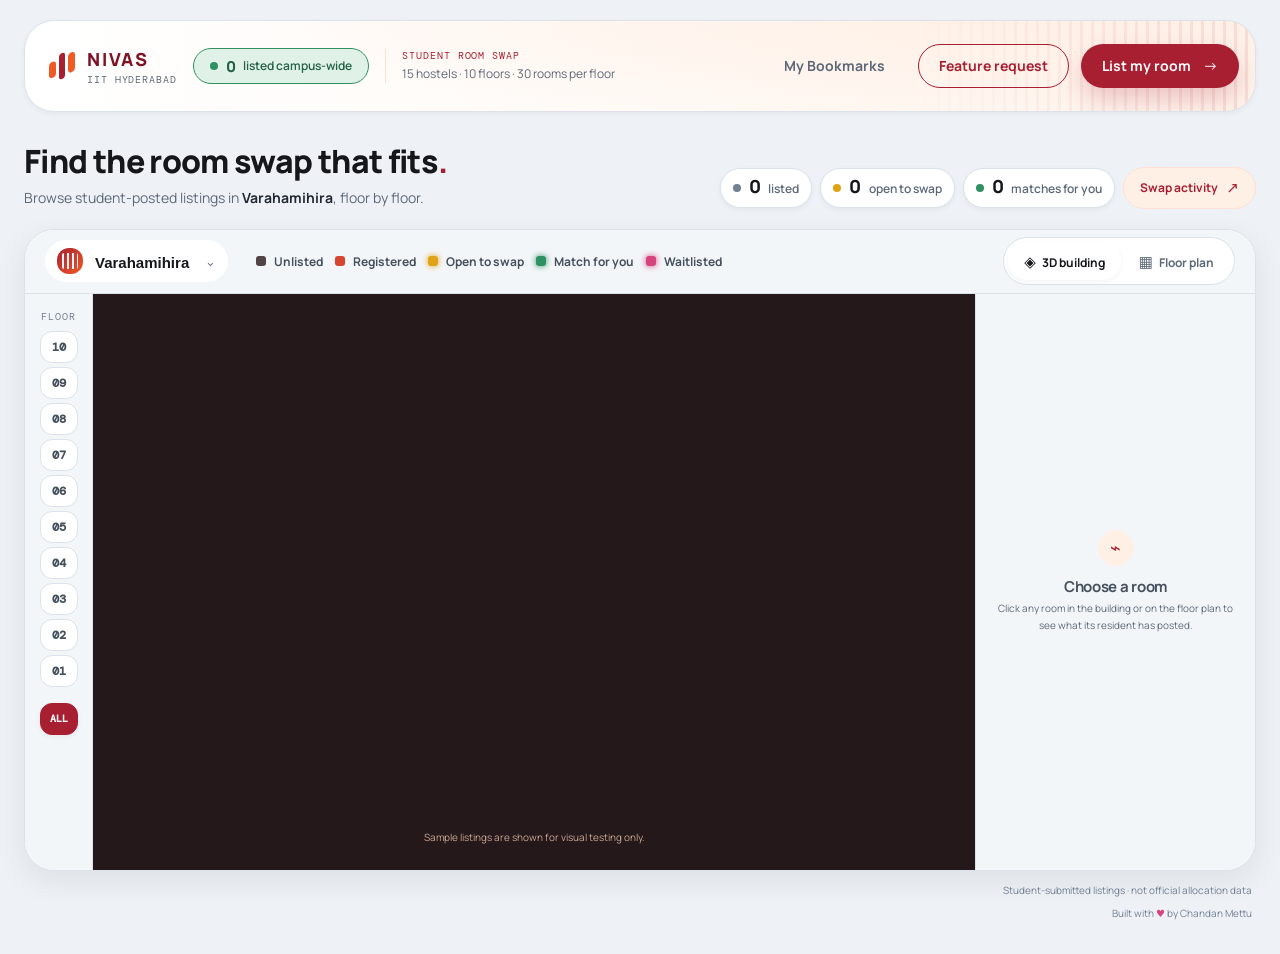
==== commit 928151ca: "Ten floors, fix the default hostel, order the dropdown by listings FLOOR_COUNT 9 -> 10 in app.js, vi" ====
--- a/index.html
+++ b/index.html
@@ -39,7 +39,7 @@
 
             <div class="topbar-tag">
               <span>STUDENT ROOM SWAP</span>
-              <small>15 hostels · 9 floors · 30 rooms per floor</small>
+              <small>15 hostels · 10 floors · 30 rooms per floor</small>
             </div>
           </div>
 
@@ -148,7 +148,7 @@
                 <div class="site-card">
                   <div class="site-card-cap">CURRENTLY VIEWING</div>
                   <strong id="site-card-building">Varahamihira</strong>
-                  <span>9 floors · 30 rooms per floor</span>
+                  <span>10 floors · 30 rooms per floor</span>
                   <button class="btn btn--primary btn--block" id="enter-building">Enter building <b>→</b></button>
                 </div>
               </div>
@@ -352,7 +352,7 @@
 
     <div class="toast" id="toast" role="status" aria-live="polite"></div>
 
-    <script src="./app.js?v=31"></script>
-    <script type="module" src="./viewer3d.js?v=15"></script>
+    <script src="./app.js?v=32"></script>
+    <script type="module" src="./viewer3d.js?v=17"></script>
   </body>
 </html>
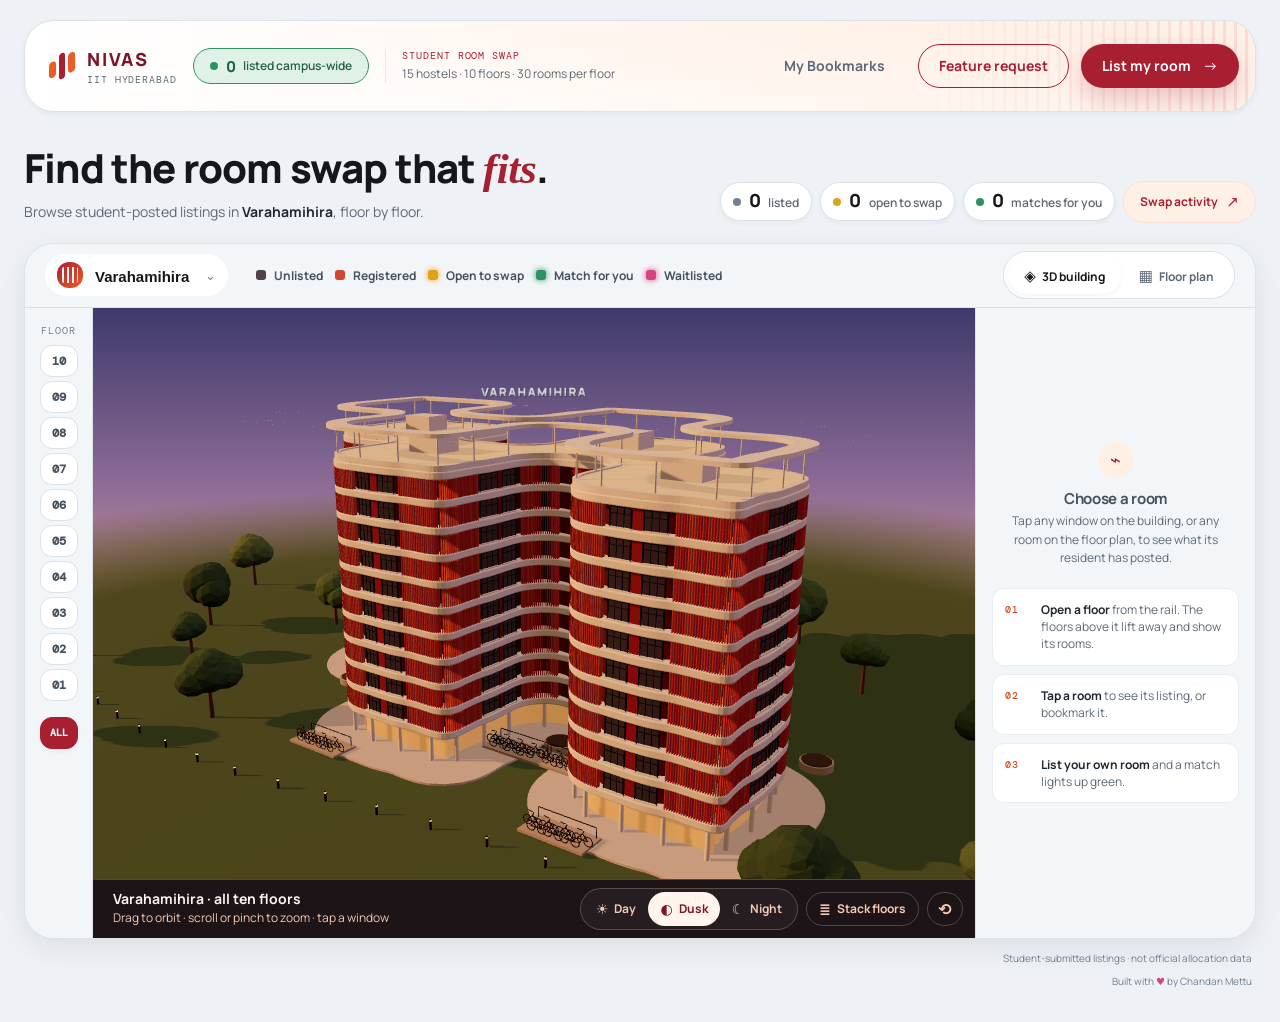
==== commit 4b814d21: "Nivas v2: new 3D viewer, lighter first load, page polish - viewer3d.js rebuilt: glazed windows, balc" ====
--- a/index.html
+++ b/index.html
@@ -5,11 +5,18 @@
     <meta name="viewport" content="width=device-width, initial-scale=1.0" />
     <title>Nivas — IIT Hyderabad hostel finder</title>
     <meta name="description" content="Explore student-submitted IIT Hyderabad room-swap listings floor by floor." />
+    <meta name="theme-color" content="#eef2f6" />
     <link rel="preconnect" href="https://fonts.googleapis.com" />
     <link rel="preconnect" href="https://fonts.gstatic.com" crossorigin />
     <link href="https://fonts.googleapis.com/css2?family=DM+Mono:wght@400;500&family=Manrope:wght@400;500;600;700;800&family=Playfair+Display:ital,wght@0,600;1,600&display=swap" rel="stylesheet" />
     <!-- Bump ?v= on every CSS/JS change — shared hosting CDNs serve stale assets otherwise. -->
-    <link rel="stylesheet" href="./styles.css?v=43" />
+    <link rel="stylesheet" href="./styles.css?v=45" />
+    <!-- The 3D viewer's imports, fetched in parallel with the page instead of
+         one after another once viewer3d.js has been parsed. -->
+    <link rel="modulepreload" href="./vendor/three-r185/three.module.min.js" />
+    <link rel="modulepreload" href="./vendor/three-r185/three.core.min.js" />
+    <link rel="modulepreload" href="./vendor/three-r185/OrbitControls.js" />
+    <link rel="modulepreload" href="./plan-geometry.js?v=2" />
   </head>
   <body>
     <!-- Layout: a header pill, a headline row with the hostel's live counts on
@@ -54,7 +61,7 @@
 
         <div class="page-head">
           <div class="page-head-copy">
-            <h1 id="page-title">Find the room swap that fits<em>.</em></h1>
+            <h1 id="page-title">Find the room swap that <em>fits</em>.</h1>
             <p>Browse student-posted listings in <strong id="head-hostel">Varahamihira</strong>, floor by floor.</p>
           </div>
 
@@ -111,16 +118,35 @@
 
             <div class="panel-stage">
             <div class="hero-model">
-              <div class="three-view" id="three-view">
+              <div class="three-view is-loading" id="three-view" data-mood="dusk">
+                <!-- The sky is CSS behind a transparent canvas: three layers that
+                     crossfade with the lighting, so a mood change never pops. -->
+                <div class="sky" aria-hidden="true"><i class="sky-day"></i><i class="sky-dusk"></i><i class="sky-night"></i></div>
                 <canvas id="hostel-3d-canvas" aria-label="Interactive 3D IIT Hyderabad hostel building"></canvas>
                 <div class="three-title">
-                  <span id="three-building-label">VARAHAMIHIRA · REFERENCE-INFORMED 3D MODEL</span>
-                  <small id="three-building-meta">Paired leaf clusters · 9 residential levels</small>
-                </div>
+                  <span id="three-building-label">VARAHAMIHIRA · TRACED FROM THE ARCHITECT’S PLAN</span>
+                  <small id="three-building-meta">4 pods · 10 floors · 30 rooms a floor</small>
+                </div>
+                <div class="three-loader" aria-hidden="true">
+                  <span class="loader-louvre"><i></i><i></i><i></i><i></i><i></i><i></i><i></i></span>
+                  <small>Raising the building</small>
+                </div>
+              </div>
+              <!-- A band under the model, not a card over it: what you're
+                   pointing at on the left, how to look at it on the right. -->
+              <div class="viewer-bar">
                 <div class="three-readout" id="three-readout">
-                  <strong>Orbit the building</strong><span>Drag to rotate · scroll to zoom · click a room</span>
-                </div>
-                <div class="three-credit" id="three-credit">Based on the connected leaf-cluster, horizontal-band and rust-red louvre language of the IITH student housing reference.</div>
+                  <strong>Orbit the building</strong><span>Drag to orbit · scroll or pinch to zoom · tap a window</span>
+                </div>
+                <div class="viewer-tools">
+                  <div class="mood-switch" role="group" aria-label="Lighting">
+                    <button type="button" data-mood-choice="day" aria-pressed="false" title="Daylight"><span aria-hidden="true">☀</span><b>Day</b></button>
+                    <button type="button" data-mood-choice="dusk" aria-pressed="true" title="Dusk, as in the architect’s render"><span aria-hidden="true">◐</span><b>Dusk</b></button>
+                    <button type="button" data-mood-choice="night" aria-pressed="false" title="Night: rooms with a listing glow"><span aria-hidden="true">☾</span><b>Night</b></button>
+                  </div>
+                  <button type="button" class="tool-btn" data-stack-toggle aria-pressed="false" title="Spread every floor apart to see all the room layouts"><span aria-hidden="true">≣</span><b>Stack floors</b></button>
+                  <button type="button" class="tool-btn tool-btn--icon" id="view-reset" title="Reset the camera" aria-label="Reset the camera">⟲</button>
+                </div>
               </div>
             </div>
 
@@ -138,7 +164,7 @@
               </div>
 
               <div class="site-view hidden" id="site-view">
-                <img class="facade-reference" src="./assets/iith-hostel-facade.png" alt="IIT Hyderabad student housing facade" />
+                <img class="facade-reference" data-src="./assets/iith-hostel-facade.png" loading="lazy" alt="IIT Hyderabad student housing facade" />
                 <div class="facade-shade"></div>
                 <div class="site-title"><span>HOSTEL PRECINCT</span><small>Tap a residence to enter</small></div>
                 <div class="north">N<span>↑</span></div>
@@ -157,7 +183,7 @@
                 <div class="floor-canvas">
                   <div class="plan-wrap" id="plan-wrap">
                     <svg class="floor-plan" viewBox="0 0 1748 1252" role="img" aria-label="IIT Hyderabad hostel typical floor plan with selectable rooms">
-                      <image class="blueprint" href="./assets/iith-typical-floor-plan.png" x="0" y="0" width="1748" height="1252" />
+                      <image class="blueprint" data-href="./assets/iith-typical-floor-plan.webp" x="0" y="0" width="1748" height="1252" />
                       <g class="pod-plan-outline" aria-hidden="true">
                         <rect x="190" y="365" width="330" height="255" rx="24" />
                         <rect x="700" y="365" width="330" height="255" rx="24" />
@@ -182,7 +208,12 @@
               <div class="panel-empty">
                 <span class="empty-icon">⌁</span>
                 <h3>Choose a room</h3>
-                <p>Click any room in the building or on the floor plan to see what its resident has posted.</p>
+                <p>Tap any window on the building, or any room on the floor plan, to see what its resident has posted.</p>
+                <ol class="empty-steps">
+                  <li><b>01</b><span><strong>Open a floor</strong> from the rail. The floors above it lift away and show its rooms.</span></li>
+                  <li><b>02</b><span><strong>Tap a room</strong> to see its listing, or bookmark it.</span></li>
+                  <li><b>03</b><span><strong>List your own room</strong> and a match lights up green.</span></li>
+                </ol>
               </div>
               <div class="panel-detail hidden" id="panel-detail"></div>
             </aside>
@@ -352,7 +383,7 @@
 
     <div class="toast" id="toast" role="status" aria-live="polite"></div>
 
-    <script src="./app.js?v=32"></script>
-    <script type="module" src="./viewer3d.js?v=17"></script>
+    <script src="./app.js?v=34"></script>
+    <script type="module" src="./viewer3d.js?v=20"></script>
   </body>
 </html>
--- a/styles.css
+++ b/styles.css
@@ -684,13 +684,17 @@
   margin: var(--s-8) 0 var(--s-5);
 }
 .page-head-copy h1 {
-  font-size: var(--fs-3xl);
+  font-size: var(--fs-4xl);
   font-weight: 800;
   line-height: 1.1;
   letter-spacing: -.02em;
   color: var(--ink-900);
 }
-.page-head-copy h1 em { font-style: normal; color: var(--brand-600); }
+.page-head-copy h1 em {
+  font: italic 600 1.08em var(--font-display);
+  letter-spacing: -.01em;
+  color: var(--brand-600);
+}
 .page-head-copy p { margin: var(--s-2) 0 0; color: var(--ink-500); font-size: var(--fs-sm); }
 .page-head-copy strong { color: var(--ink-800); font-weight: 700; }
 
@@ -842,7 +846,7 @@
   display: grid;
   grid-template-columns: 68px minmax(0, 1fr) var(--detail-w);
   grid-template-areas: "rail stage detail";
-  height: clamp(460px, 64vh, 660px);
+  height: clamp(500px, 70vh, 740px);
   overflow: hidden;                                  /* clips to the card's */
   border-radius: 0 0 var(--r-xl) var(--r-xl);        /* bottom corners      */
 }
@@ -886,7 +890,7 @@
 
 .panel-stage { grid-area: stage; position: relative; min-width: 0; overflow: hidden; }
 .hero-model, .visual-stage { position: absolute; inset: 0; }
-.hero-model { overflow: hidden; background: var(--scene); }
+.hero-model { display: flex; flex-direction: column; overflow: hidden; background: var(--scene); }
 .visual-stage { background: var(--surface-sunk); }
 
 /* The right column holds room detail and nothing else. Its background carries
@@ -1022,16 +1026,32 @@
 
 /* ── 08 Views ────────────────────────────────────────────────────────────── */
 
-/* 3D viewer */
-.three-view { position: relative; width: 100%; height: 100%; overflow: hidden; background: var(--scene); }
-.three-view canvas { display: block; width: 100%; height: 100%; outline: 0; }
+/* 3D viewer. The canvas is transparent; the sky behind it is CSS, three
+   layers that crossfade with the lighting (viewer3d.js sets data-mood). */
+.three-view { position: relative; flex: 1; min-height: 0; overflow: hidden; background: var(--scene); }
+.three-view canvas { position: relative; z-index: 1; display: block; width: 100%; height: 100%; outline: 0; cursor: grab; touch-action: none; }
+.three-view canvas:active { cursor: grabbing; }
+
+.sky, .sky i { position: absolute; inset: 0; }
+.sky i { opacity: 0; transition: opacity 900ms var(--ease); }
+.sky-day   { background: linear-gradient(180deg, #a9c6e3 0%, #d7e5f0 46%, #eef1ee 70%, #e6ecdf 100%); }
+.sky-dusk  { background: linear-gradient(180deg, #3d3a6b 0%, #8f6d97 32%, #e3a790 58%, #f3cfb2 74%, #c7a7a3 100%); }
+.sky-night { background: radial-gradient(120% 70% at 70% 0%, #33427a 0%, transparent 60%), linear-gradient(180deg, #0f1430 0%, #1c2447 50%, #2a3051 74%, #20253f 100%); }
+.three-view[data-mood="day"]   .sky-day,
+.three-view[data-mood="dusk"]  .sky-dusk,
+.three-view[data-mood="night"] .sky-night { opacity: 1; }
 
 .three-title {
   position: absolute;
-  top: var(--s-6);
-  left: var(--s-6);
-  display: grid;
-  gap: var(--s-1);
+  z-index: 2;
+  top: var(--s-5);
+  left: var(--s-5);
+  display: grid;
+  gap: 2px;
+  padding: var(--s-2) var(--s-3);
+  border-radius: var(--r-sm);
+  background: rgba(24, 16, 20, .32);
+  backdrop-filter: blur(6px);
   color: var(--on-scene);
   pointer-events: none;
 }
@@ -1041,70 +1061,91 @@
   color: var(--on-scene-label);
 }
 .three-title small { font: 600 var(--fs-xs) var(--font-sans); }
-
-/* Shared treatment for every floating panel over the 3D scene */
-.three-readout, .friend-city-hud {
-  border: 1px solid var(--scene-edge);
-  background: var(--scene-panel);
-  color: var(--on-scene);
-  backdrop-filter: blur(8px);
-}
-.three-readout {
+.three-view[data-mood="day"] .three-title { background: rgba(255, 255, 255, .55); color: var(--ink-800); }
+.three-view[data-mood="day"] .three-title span { color: var(--brand-600); }
+
+/* Loading: a louvre screen that ripples until the first frame is drawn. */
+.three-loader {
   position: absolute;
-  right: var(--s-5);
-  top: var(--s-5);
-  min-width: 224px;
-  padding: var(--s-3);
-  border-radius: var(--r-md);
-  pointer-events: none;
-}
-.three-readout strong { display: block; font-size: var(--fs-xs); }
-.three-readout span { display: block; margin-top: 3px; font-size: var(--fs-micro); color: var(--on-scene-muted); }
-
-.friend-city-hud {
-  position: absolute;
-  left: var(--s-6);
-  bottom: var(--s-6);
-  z-index: 2;
-  width: 256px;
-  padding: var(--s-3) var(--s-4);
-  border-radius: var(--r-md);
-}
-.friend-city-hud > span {
-  display: block;
+  z-index: 3;
+  inset: 0;
+  display: grid;
+  place-content: center;
+  justify-items: center;
+  gap: var(--s-3);
+  color: var(--on-scene-muted);
   font: var(--fs-micro) var(--font-mono);
   letter-spacing: var(--track-mono);
-  color: var(--on-scene-label);
-}
-.friend-city-hud strong { display: block; margin: var(--s-1) 0; font-size: var(--fs-md); }
-.friend-city-hud strong b { color: var(--accent-500); }
-.friend-city-hud small { display: block; color: var(--on-scene-muted); font-size: var(--fs-micro); line-height: var(--lh-base); }
-.friend-city-hud ul { display: grid; gap: 3px; margin: var(--s-2) 0 0; padding: 0; list-style: none; }
-.friend-city-hud li {
-  display: flex;
-  align-items: center;
-  gap: var(--s-2);
+  text-transform: uppercase;
+  pointer-events: none;
+  opacity: 0;
+  transition: opacity 500ms var(--ease);
+}
+.three-view.is-loading .three-loader { opacity: 1; }
+.three-view.is-loading canvas { opacity: 0; }
+.three-view canvas { transition: opacity 700ms var(--ease); }
+.loader-louvre { display: flex; align-items: end; gap: 5px; height: 44px; }
+.loader-louvre i {
+  width: 6px;
+  height: 100%;
+  border-radius: 2px;
+  background: var(--accent-500);
+  transform-origin: bottom;
+  animation: louvre 1.1s var(--ease) infinite alternate;
+}
+.loader-louvre i:nth-child(2n) { background: var(--brand-500); }
+.loader-louvre i:nth-child(2) { animation-delay: .08s; }
+.loader-louvre i:nth-child(3) { animation-delay: .16s; }
+.loader-louvre i:nth-child(4) { animation-delay: .24s; }
+.loader-louvre i:nth-child(5) { animation-delay: .32s; }
+.loader-louvre i:nth-child(6) { animation-delay: .40s; }
+.loader-louvre i:nth-child(7) { animation-delay: .48s; }
+@keyframes louvre { from { transform: scaleY(.25); } to { transform: scaleY(1); } }
+.three-view.no-webgl .three-loader { display: none; }
+
+/* The band under the model: what you're pointing at, and how to look at it. */
+.viewer-bar {
+  display: flex;
+  align-items: center;
+  gap: var(--s-4);
+  min-height: 56px;
+  padding: var(--s-2) var(--s-3) var(--s-2) var(--s-5);
+  border-top: 1px solid var(--scene-edge);
+  background: #1d1417;
+  color: var(--on-scene);
+}
+.three-readout { min-width: 0; flex: 1; }
+.three-readout strong { display: block; font-size: var(--fs-sm); line-height: 1.3; white-space: nowrap; overflow: hidden; text-overflow: ellipsis; }
+.three-readout span { display: block; margin-top: 1px; font-size: var(--fs-xs); color: var(--on-scene-muted); white-space: nowrap; overflow: hidden; text-overflow: ellipsis; }
+
+.viewer-tools { display: flex; align-items: center; gap: var(--s-2); flex: none; }
+.mood-switch {
+  display: flex;
+  padding: 3px;
+  border: 1px solid var(--scene-edge);
+  border-radius: var(--r-pill);
+  background: rgba(255, 255, 255, .04);
+}
+.mood-switch button, .tool-btn {
+  display: inline-flex;
+  align-items: center;
+  gap: 6px;
+  height: 34px;
+  padding: 0 var(--s-3);
+  border: 0;
+  border-radius: var(--r-pill);
+  background: transparent;
   color: var(--on-scene-muted);
-  font-size: var(--fs-micro);
-}
-.friend-city-hud li i { width: 7px; height: 7px; border-radius: var(--r-pill); background: var(--status-intern); }
-.friend-city-hud li i.mtech { background: var(--status-mtech); }
-.friend-city-hud li i.phd { background: var(--status-graduate); }
-.friend-city-hud li b { margin-left: auto; color: var(--on-scene); font: var(--fs-micro) var(--font-mono); }
-
-.three-credit {
-  position: absolute;
-  left: 50%;
-  bottom: var(--s-6);
-  transform: translateX(-50%);
-  color: var(--on-scene-muted);
-  font-size: var(--fs-micro);
-  text-align: center;
-  opacity: .8;
-  white-space: nowrap;
-  pointer-events: none;
-}
-.friend-city .three-readout { top: auto; bottom: var(--s-6); }
+  font: 600 var(--fs-xs) var(--font-sans);
+  cursor: pointer;
+  transition: background var(--t-fast) var(--ease), color var(--t-fast) var(--ease);
+}
+.mood-switch button span, .tool-btn span { font-size: 14px; line-height: 1; }
+.mood-switch button:hover, .tool-btn:hover { color: var(--on-scene); background: rgba(255, 255, 255, .08); }
+.mood-switch button[aria-pressed="true"] { background: var(--on-scene); color: var(--brand-700); }
+.tool-btn { border: 1px solid var(--scene-edge); }
+.tool-btn[aria-pressed="true"] { border-color: var(--accent-500); background: var(--accent-500); color: #fff; }
+.tool-btn--icon { width: 36px; padding: 0; justify-content: center; font-size: 16px; }
 
 /* Campus map */
 .map-view { position: relative; height: 100%; background: var(--surface-sunk); }
@@ -1298,7 +1339,29 @@
   font-size: var(--fs-xl);
 }
 .panel-empty h3 { margin: var(--s-3) 0 var(--s-1); color: var(--ink-600); font-size: var(--fs-md); }
-.panel-empty p { margin: 0; font-size: var(--fs-micro); line-height: var(--lh-loose); }
+.panel-empty p { margin: 0 auto; max-width: 30ch; font-size: var(--fs-xs); line-height: var(--lh-base); }
+.empty-steps {
+  display: grid;
+  gap: var(--s-2);
+  margin: var(--s-5) 0 0;
+  padding: 0;
+  list-style: none;
+  text-align: left;
+}
+.empty-steps li {
+  display: grid;
+  grid-template-columns: 28px 1fr;
+  gap: var(--s-2);
+  align-items: start;
+  padding: var(--s-3);
+  border: 1px solid var(--line-soft);
+  border-radius: var(--r-sm);
+  background: var(--surface);
+  font-size: var(--fs-xs);
+  line-height: 1.45;
+}
+.empty-steps b { font: 500 var(--fs-micro) var(--font-mono); letter-spacing: var(--track-mono); color: var(--accent-600); padding-top: 2px; }
+.empty-steps strong { color: var(--ink-800); }
 
 .detail-top { display: flex; justify-content: space-between; align-items: start; }
 .detail-top p {
@@ -1564,9 +1627,10 @@
 .nav-item { color: var(--ink-600); font-size: var(--fs-sm); }
 .nav-item.active { box-shadow: inset 0 0 0 1px var(--brand-100); }
 
-/* The toolbar names the hostel and the detail column reports the clicked
-   room, so both on-canvas text overlays would only repeat them. */
-.hero-model .three-title, .hero-model .three-readout { display: none; }
+/* The toolbar names the hostel, so an on-canvas title would only repeat it.
+   The readout stays: it lives in the band under the model and reports the
+   room under the pointer, which nothing else on the page does. */
+.hero-model .three-title { display: none; }
 
 .segmented { border: 1px solid var(--line); border-radius: var(--r-pill); padding: var(--s-1); background: var(--surface); }
 .seg-btn { min-height: 38px; padding: var(--s-2) var(--s-4); border-radius: var(--r-pill); font-size: var(--fs-xs); }
@@ -1627,6 +1691,10 @@
     border-top: 1px solid var(--line);
     max-height: 65vh;
   }
+  /* Picker, key and view switch no longer fit one row (they overflowed the
+     page by ~65px at 820px): let the toolbar wrap instead. */
+  .toolbar { height: auto; flex-wrap: wrap; row-gap: var(--s-3); padding: var(--s-3) var(--s-5); }
+  .toolbar .key { margin-left: 0; flex-wrap: wrap; row-gap: var(--s-2); }
   .page-head { align-items: flex-start; flex-direction: column; gap: var(--s-4); }
   .head-stats { width: 100%; gap: var(--s-8); }
   .head-stat { text-align: left; }
@@ -1697,7 +1765,7 @@
 
   /* Stage: narrower floor rail, comfortable but not oversized touch targets. */
   .stage-grid { grid-template-columns: 48px minmax(0, 1fr); }
-  .panel-stage { height: 420px; min-height: 0; }
+  .panel-stage { height: 540px; min-height: 0; }
   .floor-rail { padding: var(--s-3) 0; gap: var(--s-1); }
   .floor-rail button { width: 36px; height: 34px; }
 
@@ -1705,8 +1773,13 @@
      224px min-width would overlap the title text in the opposite corner. */
   .three-title { top: var(--s-4); left: var(--s-4); max-width: 60%; }
   .three-title span { font-size: 9px; }
-  .three-readout { display: none; }   /* "drag to rotate" — touch orbit is a known gesture, and this collided with .three-title on narrow stages */
-  .three-credit { display: none; }
+  /* The band under the model wraps: what you're pointing at gets a full row,
+     the lighting and view tools sit on the row beneath it. */
+  .viewer-bar { flex-wrap: wrap; padding: var(--s-3); gap: var(--s-2); }
+  .three-readout { flex: 1 1 100%; }
+  .viewer-tools { width: 100%; justify-content: space-between; }
+  .tool-btn b { display: none; }
+  .tool-btn { width: 38px; padding: 0; justify-content: center; }
 
   .choice-tiles, .choice-tiles--three { grid-template-columns: 1fr; }
   /* The listing/feedback/verify forms use a 6-column .form-grid (span-2 =
@@ -1748,8 +1821,6 @@
   .site-footer { text-align: left; }
   .site-card, .map-card { right: var(--s-3); top: 58px; width: 168px; padding: var(--s-3); }
   .floor-canvas { padding: var(--s-3); }
-  .friend-city-hud { left: var(--s-3); bottom: var(--s-3); width: 224px; }
-  .friend-city .three-readout { display: none; }
   .modal-card { padding: var(--s-6) var(--s-4); max-height: 88vh; overflow-y: auto; }
   .field-grid, .friend-directory { grid-template-columns: 1fr; }
   .modal-heading { flex-direction: column; align-items: start; gap: var(--s-1); }
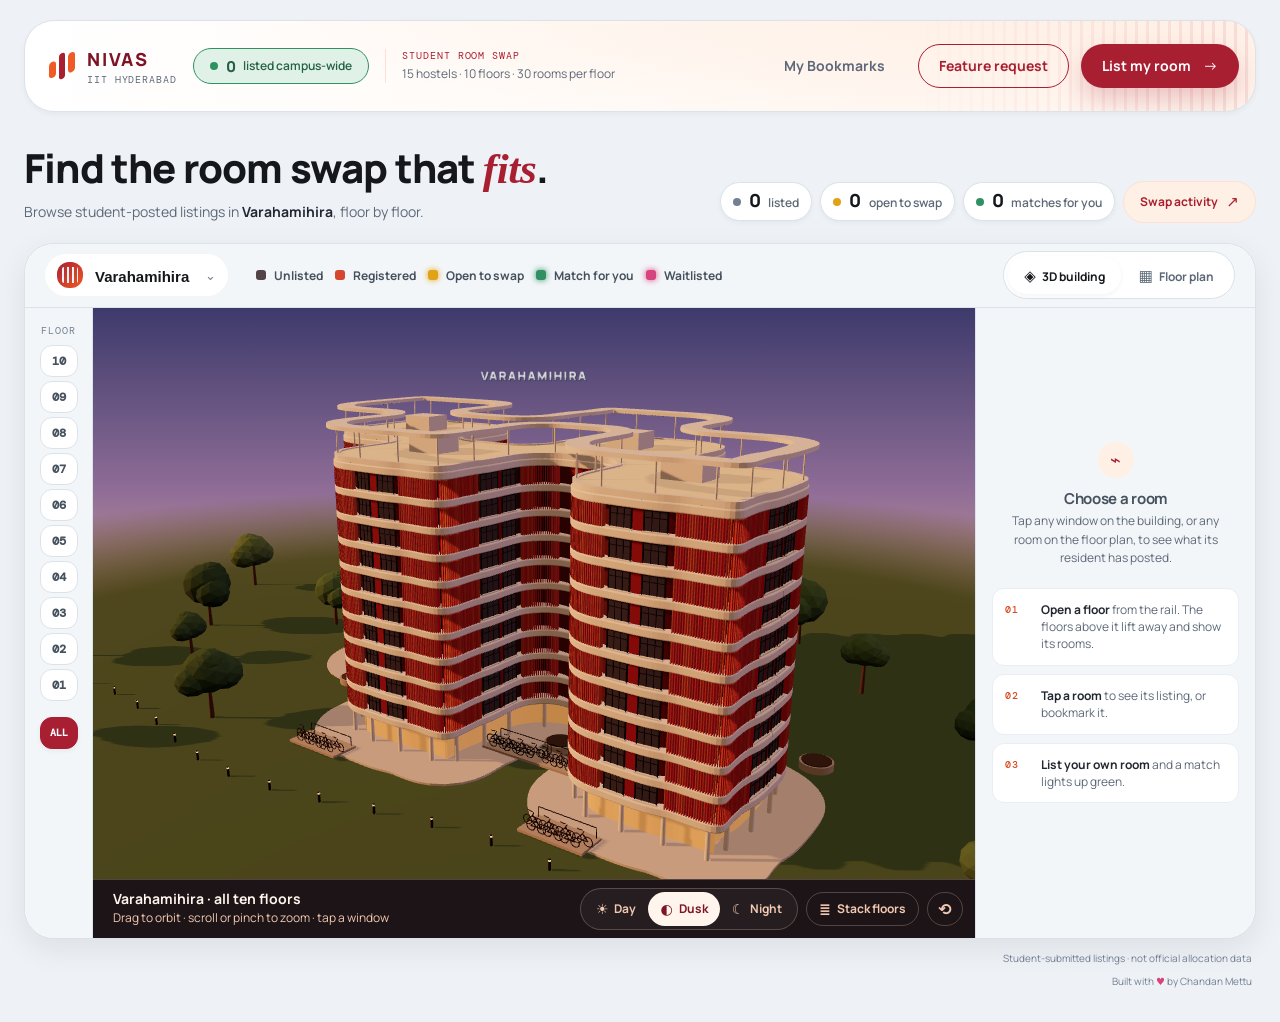
==== commit 1ded5a1b: "Nivas v2: link preview image, lit canopy underside fix, label on top - og-nivas.jpg + Open Graph tag" ====
--- a/index.html
+++ b/index.html
@@ -6,6 +6,16 @@
     <title>Nivas — IIT Hyderabad hostel finder</title>
     <meta name="description" content="Explore student-submitted IIT Hyderabad room-swap listings floor by floor." />
     <meta name="theme-color" content="#eef2f6" />
+    <!-- Link preview for WhatsApp and friends: the real model at dusk, no listings drawn on it. -->
+    <meta property="og:type" content="website" />
+    <meta property="og:site_name" content="Nivas" />
+    <meta property="og:title" content="Nivas — IIT Hyderabad hostel finder" />
+    <meta property="og:description" content="Find a room swap in your hostel, floor by floor, in 3D. Student-submitted listings, not official allocation data." />
+    <meta property="og:url" content="https://nivas.iith.online/" />
+    <meta property="og:image" content="https://nivas.iith.online/assets/og-nivas.jpg" />
+    <meta property="og:image:width" content="1200" />
+    <meta property="og:image:height" content="630" />
+    <meta name="twitter:card" content="summary_large_image" />
     <link rel="preconnect" href="https://fonts.googleapis.com" />
     <link rel="preconnect" href="https://fonts.gstatic.com" crossorigin />
     <link href="https://fonts.googleapis.com/css2?family=DM+Mono:wght@400;500&family=Manrope:wght@400;500;600;700;800&family=Playfair+Display:ital,wght@0,600;1,600&display=swap" rel="stylesheet" />
@@ -384,6 +394,6 @@
     <div class="toast" id="toast" role="status" aria-live="polite"></div>
 
     <script src="./app.js?v=34"></script>
-    <script type="module" src="./viewer3d.js?v=20"></script>
+    <script type="module" src="./viewer3d.js?v=24"></script>
   </body>
 </html>
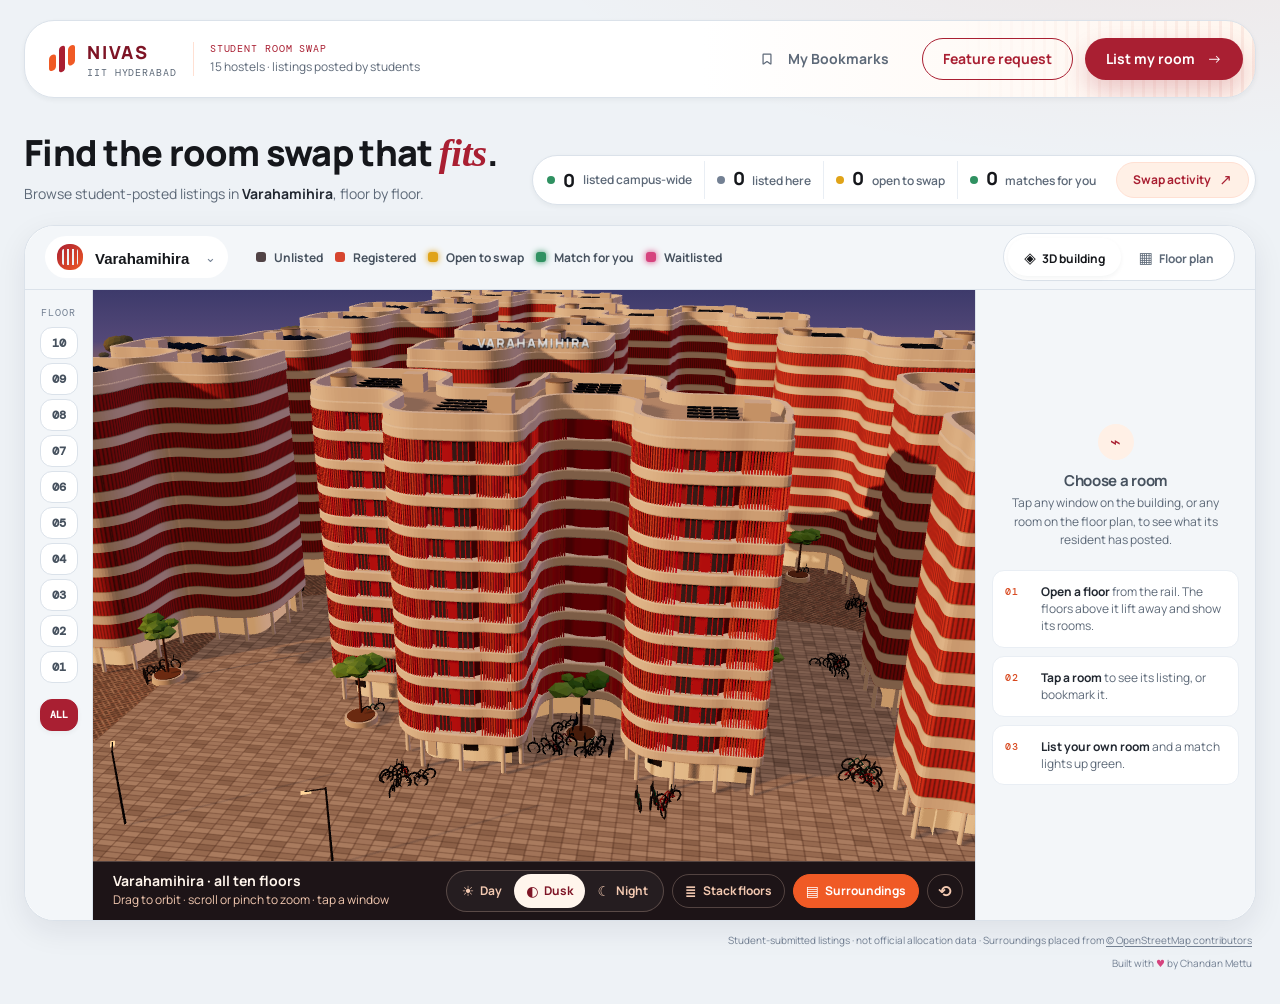
==== commit c3607a46: "Nivas v2: realism pass from site photographs, real surroundings, calmer header - plan scale correcte" ====
--- a/index.html
+++ b/index.html
@@ -20,7 +20,7 @@
     <link rel="preconnect" href="https://fonts.gstatic.com" crossorigin />
     <link href="https://fonts.googleapis.com/css2?family=DM+Mono:wght@400;500&family=Manrope:wght@400;500;600;700;800&family=Playfair+Display:ital,wght@0,600;1,600&display=swap" rel="stylesheet" />
     <!-- Bump ?v= on every CSS/JS change — shared hosting CDNs serve stale assets otherwise. -->
-    <link rel="stylesheet" href="./styles.css?v=45" />
+    <link rel="stylesheet" href="./styles.css?v=49" />
     <!-- The 3D viewer's imports, fetched in parallel with the page instead of
          one after another once viewer3d.js has been parsed. -->
     <link rel="modulepreload" href="./vendor/three-r185/three.module.min.js" />
@@ -46,22 +46,14 @@
               <span>NIVAS<small>IIT HYDERABAD</small></span>
             </a>
 
-            <!-- Campus-wide total, not per-hostel — always visible regardless
-                 of which hostel is selected below. Updated by the same
-                 updateSummary() that drives the per-hostel head-stats. -->
-            <div class="campus-stat" aria-label="Total listings across all hostels" title="Total room listings across every hostel">
-              <i class="live-dot"></i>
-              <strong id="campus-listed-count">0</strong><small>listed campus-wide</small>
-            </div>
-
             <div class="topbar-tag">
               <span>STUDENT ROOM SWAP</span>
-              <small>15 hostels · 10 floors · 30 rooms per floor</small>
+              <small>15 hostels · listings posted by students</small>
             </div>
           </div>
 
           <div class="topbar-actions">
-            <button class="btn btn--ghost" id="open-bookmarks">My Bookmarks <b class="count-badge" id="bookmark-badge">0</b></button>
+            <button class="btn btn--ghost" id="open-bookmarks"><svg class="btn-icon" viewBox="0 0 16 16" width="14" height="14" aria-hidden="true"><path d="M4 2.5h8a.5.5 0 0 1 .5.5v10.4a.3.3 0 0 1-.48.24L8 10.9l-4.02 2.74a.3.3 0 0 1-.48-.24V3a.5.5 0 0 1 .5-.5z" fill="none" stroke="currentColor" stroke-width="1.4" stroke-linejoin="round"/></svg>My Bookmarks <b class="count-badge" id="bookmark-badge">0</b></button>
             <button class="btn btn--outline" id="open-feedback">Feature request</button>
             <!-- One entry point to the listing form. The old nav tab did exactly
                  the same thing as this button, so it's gone. -->
@@ -77,8 +69,9 @@
 
           <!-- Live counts for the selected hostel — beside the headline, not
                stranded under the artifact. -->
-          <div class="head-stats" aria-label="Listing counts for the selected hostel">
-            <div class="head-stat"><strong id="rooms-count">0</strong><small>listed</small></div>
+          <div class="head-stats" aria-label="Listing counts">
+            <div class="head-stat head-stat--campus" title="Total room listings across every hostel"><i class="live-dot"></i><strong id="campus-listed-count">0</strong><small>listed campus-wide</small></div>
+            <div class="head-stat"><strong id="rooms-count">0</strong><small>listed here</small></div>
             <div class="head-stat head-stat--open"><strong id="open-swap-count">0</strong><small>open to swap</small></div>
             <div class="head-stat head-stat--match"><strong id="match-count">0</strong><small>matches for you</small></div>
             <button class="btn btn--secondary head-activity" id="swap-activity">Swap activity <b>↗</b></button>
@@ -155,6 +148,7 @@
                     <button type="button" data-mood-choice="night" aria-pressed="false" title="Night: rooms with a listing glow"><span aria-hidden="true">☾</span><b>Night</b></button>
                   </div>
                   <button type="button" class="tool-btn" data-stack-toggle aria-pressed="false" title="Spread every floor apart to see all the room layouts"><span aria-hidden="true">≣</span><b>Stack floors</b></button>
+                  <button type="button" class="tool-btn" data-context-toggle aria-pressed="true" title="Show the neighbouring blocks (from OpenStreetMap footprints). They fade away when you open a floor."><span aria-hidden="true">▤</span><b>Surroundings</b></button>
                   <button type="button" class="tool-btn tool-btn--icon" id="view-reset" title="Reset the camera" aria-label="Reset the camera">⟲</button>
                 </div>
               </div>
@@ -231,7 +225,7 @@
 
         </section>
 
-        <p class="privacy-note">Student-submitted listings · not official allocation data</p>
+        <p class="privacy-note">Student-submitted listings · not official allocation data · Surroundings placed from <a href="https://www.openstreetmap.org/copyright" target="_blank" rel="noopener">© OpenStreetMap contributors</a></p>
         <footer class="site-footer">Built with <span class="footer-heart">♥</span> by Chandan Mettu</footer>
       </main>
     </div>
@@ -394,6 +388,6 @@
     <div class="toast" id="toast" role="status" aria-live="polite"></div>
 
     <script src="./app.js?v=34"></script>
-    <script type="module" src="./viewer3d.js?v=24"></script>
+    <script type="module" src="./viewer3d.js?v=29"></script>
   </body>
 </html>
--- a/styles.css
+++ b/styles.css
@@ -573,14 +573,12 @@
   display: flex;
   align-items: center;
   gap: var(--s-6);
-  min-height: 92px;
+  min-height: 78px;
   flex: none;
-  padding: var(--s-4) var(--s-4) var(--s-4) var(--s-6);
+  padding: var(--s-3) var(--s-3) var(--s-3) var(--s-6);
   border: 1px solid var(--line);
   border-radius: var(--r-xl);
-  background:
-    radial-gradient(120% 180% at 88% 0%, var(--brand-50), transparent 62%),
-    linear-gradient(90deg, var(--surface) 0%, var(--accent-50) 100%);
+  background: linear-gradient(90deg, var(--surface) 0%, var(--surface) 55%, #fff6ef 100%);
   box-shadow: var(--e-1);
 }
 /* The facade's louvre rhythm, barely there, fading in from the right. */
@@ -588,8 +586,8 @@
   content: '';
   position: absolute;
   inset: 0 0 0 auto;
-  width: 340px;
-  background: repeating-linear-gradient(90deg, rgba(169, 31, 50, .10) 0 3px, transparent 3px 11px);
+  width: 300px;
+  background: repeating-linear-gradient(90deg, rgba(200, 69, 45, .08) 0 3px, transparent 3px 11px);
   -webkit-mask-image: linear-gradient(90deg, transparent, #000);
   mask-image: linear-gradient(90deg, transparent, #000);
   pointer-events: none;
@@ -599,22 +597,6 @@
 .topbar-tag span { font: var(--fs-micro) var(--font-mono); letter-spacing: var(--track-mono); color: var(--brand-600); }
 .topbar-tag small { color: var(--ink-500); font-size: var(--fs-xs); }
 
-/* Campus-wide total, always visible — distinct from .head-stat, which is
-   scoped to whichever hostel is currently selected below. Styled as a live
-   pill (pulsing dot) rather than plain text, so it reads as "updating now",
-   not a static label. */
-.campus-stat {
-  display: flex;
-  align-items: center;
-  gap: var(--s-2);
-  padding: var(--s-2) var(--s-4);
-  border: 1px solid var(--status-match);
-  border-radius: var(--r-pill);
-  background: var(--status-match-tint);
-  white-space: nowrap;
-}
-.campus-stat strong { font: 800 var(--fs-lg) var(--font-sans); line-height: 1; letter-spacing: -.02em; color: #246145; }
-.campus-stat small { color: #246145; font-size: var(--fs-xs); font-weight: 600; }
 .live-dot {
   width: 8px;
   height: 8px;
@@ -630,7 +612,7 @@
   100% { box-shadow: 0 0 0 0 rgba(47, 145, 97, 0); }
 }
 .topbar-actions { position: relative; z-index: 1; display: flex; align-items: center; gap: var(--s-3); margin-left: auto; }
-.topbar-actions .btn { min-height: 44px; padding: 0 var(--s-5); border-radius: var(--r-pill); font-size: var(--fs-sm); }
+.topbar-actions .btn { min-height: 42px; padding: 0 var(--s-5); border-radius: var(--r-pill); font-size: var(--fs-sm); }
 
 .topbar-cta { flex: none; box-shadow: var(--brand-action-shadow); white-space: nowrap; }
 .topbar-cta b { margin-left: var(--s-1); }
@@ -680,11 +662,13 @@
   display: flex;
   align-items: flex-end;
   justify-content: space-between;
-  gap: var(--s-8);
+  flex-wrap: wrap;
+  gap: var(--s-4) var(--s-8);
   margin: var(--s-8) 0 var(--s-5);
 }
 .page-head-copy h1 {
-  font-size: var(--fs-4xl);
+  font-size: 36px;
+  white-space: nowrap;
   font-weight: 800;
   line-height: 1.1;
   letter-spacing: -.02em;
@@ -698,20 +682,26 @@
 .page-head-copy p { margin: var(--s-2) 0 0; color: var(--ink-500); font-size: var(--fs-sm); }
 .page-head-copy strong { color: var(--ink-800); font-weight: 700; }
 
-/* Counts read as solid chips rather than loose numerals — a status swatch,
-   the figure, then what it counts. */
-.head-stats { display: flex; align-items: center; gap: var(--s-3); flex: none; }
+/* The counts are one strip, not four loose pills: campus-wide first, then this
+   hostel's three, with the activity link at the end. */
+.head-stats {
+  display: flex;
+  align-items: center;
+  flex: none;
+  padding: 5px 6px 5px 2px;
+  border: 1px solid var(--line);
+  border-radius: var(--r-pill);
+  background: var(--surface);
+  box-shadow: var(--e-1);
+}
 .head-stat {
   display: flex;
   align-items: baseline;
   gap: var(--s-2);
-  padding: var(--s-3) var(--s-4);
-  border: 1px solid var(--line);
-  border-radius: var(--r-pill);
-  background: var(--surface);
-  box-shadow: var(--e-1);
+  padding: var(--s-2) var(--s-3);
   white-space: nowrap;
 }
+.head-stat + .head-stat { border-left: 1px solid var(--line-soft); }
 .head-stat:before {
   content: '';
   width: 8px;
@@ -721,11 +711,15 @@
   border-radius: var(--r-pill);
   background: var(--ink-400);
 }
+.head-stat--campus:before { display: none; }
+.head-stat--campus { align-items: center; }
+.head-stat--campus strong, .head-stat--campus small { color: #246145; }
 .head-stat--open:before  { background: var(--status-open); }
 .head-stat--match:before { background: var(--status-match); }
 .head-stat strong { font: 800 var(--fs-xl) var(--font-sans); line-height: 1; letter-spacing: -.02em; color: var(--ink-900); }
 .head-stat small { color: var(--ink-500); font-size: var(--fs-xs); font-weight: 600; }
-.head-activity { min-height: 42px; padding: 0 var(--s-4); border-radius: var(--r-pill); font-size: var(--fs-xs); }
+.head-activity { min-height: 36px; margin-left: var(--s-2); padding: 0 var(--s-4); border-radius: var(--r-pill); font-size: var(--fs-xs); }
+.btn-icon { flex: none; margin-right: 6px; vertical-align: -2px; }
 
 /* One card: toolbar / stage row / key bar, divided by hairlines. It must NOT
    clip its overflow — that's what was cutting off the hostel dropdown. The
@@ -1024,6 +1018,8 @@
 }
 .footer-heart { color: var(--status-waitlist); }
 
+.privacy-note a { color: inherit; text-decoration: underline; text-underline-offset: 2px; }
+
 /* ── 08 Views ────────────────────────────────────────────────────────────── */
 
 /* 3D viewer. The canvas is transparent; the sky behind it is CSS, three
@@ -1622,7 +1618,7 @@
 
 /* ── 11 Component refinements ───────────────────────────────────────────── */
 
-body { background: var(--canvas); }
+body { background: radial-gradient(900px 360px at 90% -90px, rgba(240, 90, 37, .08), transparent 70%), var(--canvas); background-repeat: no-repeat; }
 .brand small { color: var(--ink-500); }
 .nav-item { color: var(--ink-600); font-size: var(--fs-sm); }
 .nav-item.active { box-shadow: inset 0 0 0 1px var(--brand-100); }
@@ -1671,7 +1667,6 @@
 @media (max-width: 1280px) {
   :root { --detail-w: 280px; }
   .page { max-width: 100%; }
-  .head-stats { gap: var(--s-2); }
   .head-stat { padding: var(--s-2) var(--s-3); }
   .toolbar { gap: var(--s-3); }
   .key { gap: var(--s-3); }
@@ -1696,8 +1691,7 @@
   .toolbar { height: auto; flex-wrap: wrap; row-gap: var(--s-3); padding: var(--s-3) var(--s-5); }
   .toolbar .key { margin-left: 0; flex-wrap: wrap; row-gap: var(--s-2); }
   .page-head { align-items: flex-start; flex-direction: column; gap: var(--s-4); }
-  .head-stats { width: 100%; gap: var(--s-8); }
-  .head-stat { text-align: left; }
+  .head-stats { width: 100%; justify-content: space-between; flex-wrap: wrap; }
   .head-activity { margin-left: auto; }
 }
 
@@ -1733,10 +1727,11 @@
      than the screen now sit in a 2-column grid, full numbers and labels
      intact — nothing shrunk to fit, nothing truncated. */
   .page-head { flex-direction: column; align-items: stretch; gap: var(--s-4); }
-  .page-head-copy h1 { font-size: var(--fs-2xl); }
-  .head-stats { display: grid; grid-template-columns: repeat(2, minmax(0, 1fr)); gap: var(--s-2); width: 100%; }
-  .head-stat { justify-content: center; text-align: center; padding: var(--s-3); }
-  .head-stat--match { grid-column: 1 / -1; }
+  .page-head-copy h1 { font-size: var(--fs-2xl); white-space: normal; }
+  .head-stats { display: grid; grid-template-columns: repeat(2, minmax(0, 1fr)); width: 100%; padding: 0; overflow: hidden; border-radius: var(--r-lg); }
+  .head-stat { justify-content: center; text-align: center; padding: var(--s-3); border-left: 0 !important; }
+  .head-stat:nth-child(odd) { border-right: 1px solid var(--line-soft); }
+  .head-stat:nth-child(-n+2) { border-bottom: 1px solid var(--line-soft); }
   .head-activity { display: none; }   /* the same numbers are already above it */
 
   /* Explorer toolbar: picker, view switch and key each get their own full-
@@ -1779,7 +1774,7 @@
   .three-readout { flex: 1 1 100%; }
   .viewer-tools { width: 100%; justify-content: space-between; }
   .tool-btn b { display: none; }
-  .tool-btn { width: 38px; padding: 0; justify-content: center; }
+  .tool-btn { width: 38px; padding: 0; justify-content: center; flex: none; }
 
   .choice-tiles, .choice-tiles--three { grid-template-columns: 1fr; }
   /* The listing/feedback/verify forms use a 6-column .form-grid (span-2 =
@@ -1827,6 +1822,12 @@
   .request-row { grid-template-columns: auto minmax(0, 1fr); }
 }
 
+/* Six controls in one row on a phone: the lighting buttons go icon-only. */
+@media (max-width: 430px) {
+  .mood-switch button b { display: none; }
+  .mood-switch button { padding: 0 11px; }
+}
+
 @media (prefers-reduced-motion: reduce) {
   *, *:before, *:after {
     animation-duration: .01ms !important;
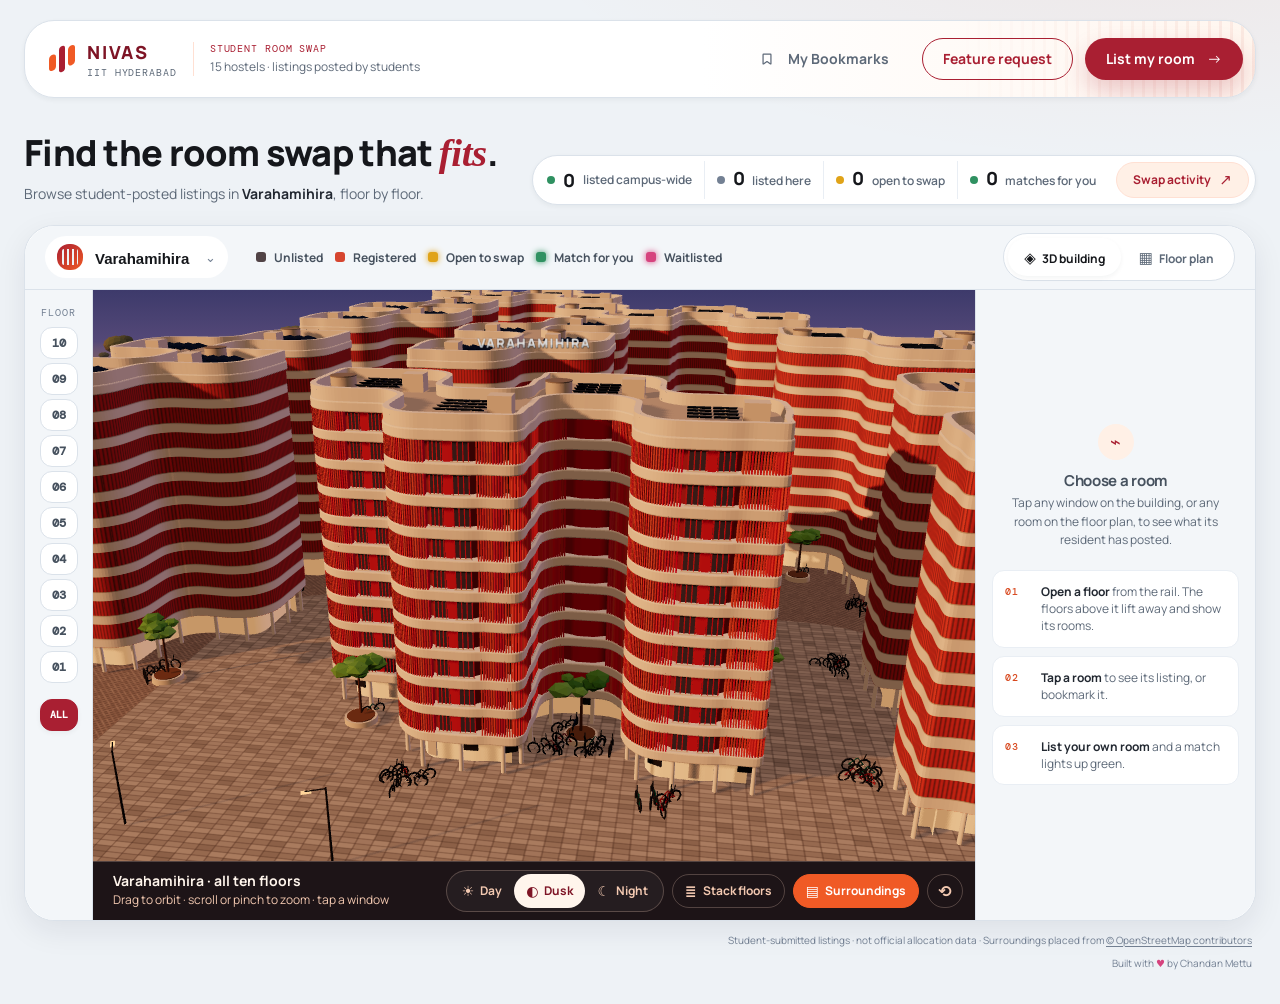
==== commit ac41c877: "Nivas v2: calmer earth and paving textures Co-Authored-By: Claude Sonnet 5.5 <noreply@anthropic.com>" ====
--- a/index.html
+++ b/index.html
@@ -388,6 +388,6 @@
     <div class="toast" id="toast" role="status" aria-live="polite"></div>
 
     <script src="./app.js?v=34"></script>
-    <script type="module" src="./viewer3d.js?v=29"></script>
+    <script type="module" src="./viewer3d.js?v=31"></script>
   </body>
 </html>
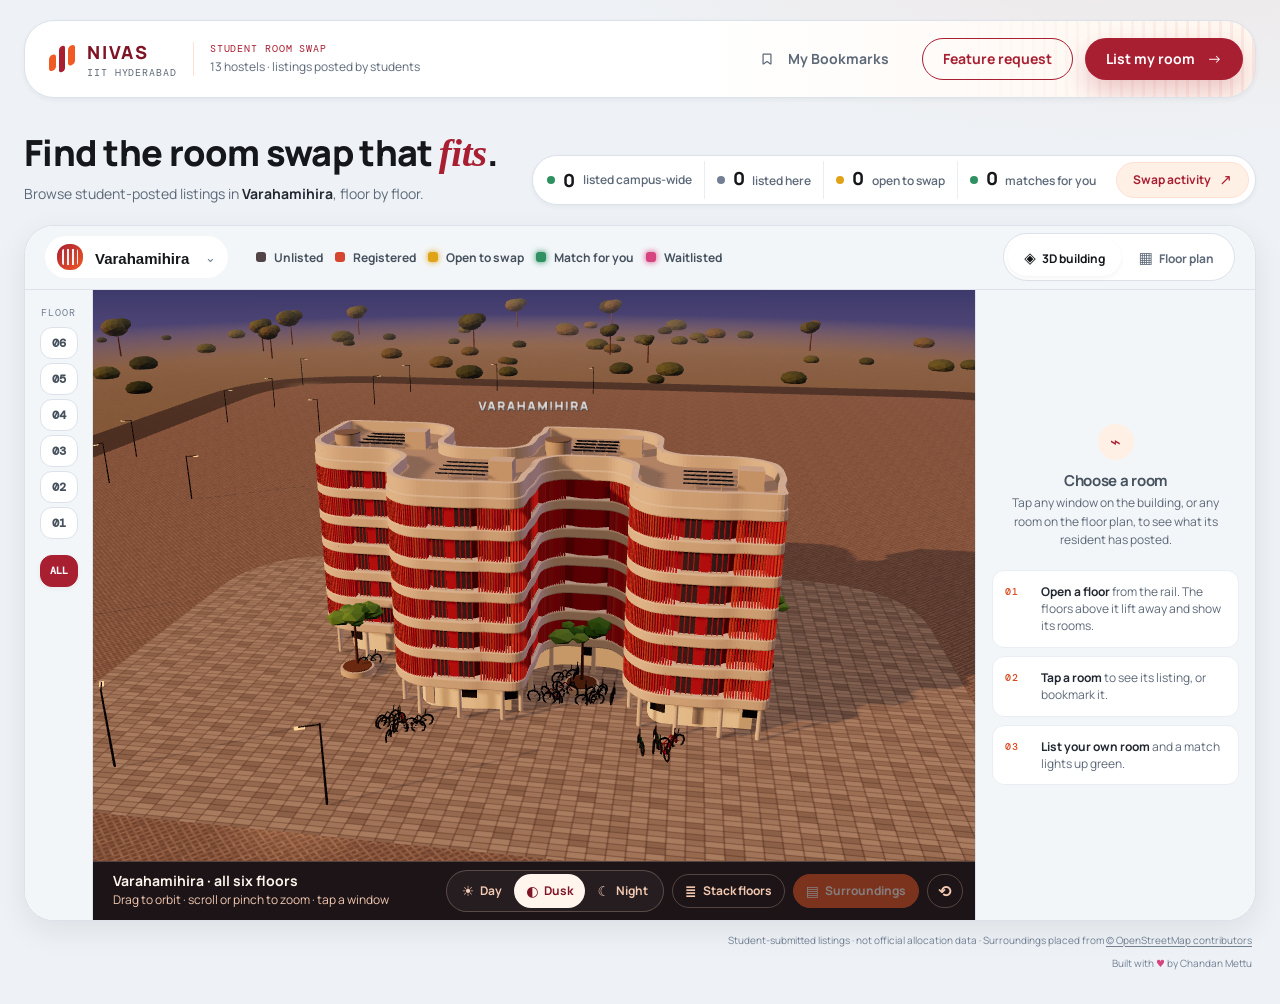
==== commit db921cb9: "Nivas v2: phone fixes; 13 hostels with real floor counts Phone: skip same-size resizes (they cleared" ====
--- a/index.html
+++ b/index.html
@@ -20,7 +20,7 @@
     <link rel="preconnect" href="https://fonts.gstatic.com" crossorigin />
     <link href="https://fonts.googleapis.com/css2?family=DM+Mono:wght@400;500&family=Manrope:wght@400;500;600;700;800&family=Playfair+Display:ital,wght@0,600;1,600&display=swap" rel="stylesheet" />
     <!-- Bump ?v= on every CSS/JS change — shared hosting CDNs serve stale assets otherwise. -->
-    <link rel="stylesheet" href="./styles.css?v=49" />
+    <link rel="stylesheet" href="./styles.css?v=50" />
     <!-- The 3D viewer's imports, fetched in parallel with the page instead of
          one after another once viewer3d.js has been parsed. -->
     <link rel="modulepreload" href="./vendor/three-r185/three.module.min.js" />
@@ -48,7 +48,7 @@
 
             <div class="topbar-tag">
               <span>STUDENT ROOM SWAP</span>
-              <small>15 hostels · listings posted by students</small>
+              <small>13 hostels · listings posted by students</small>
             </div>
           </div>
 
@@ -128,7 +128,7 @@
                 <canvas id="hostel-3d-canvas" aria-label="Interactive 3D IIT Hyderabad hostel building"></canvas>
                 <div class="three-title">
                   <span id="three-building-label">VARAHAMIHIRA · TRACED FROM THE ARCHITECT’S PLAN</span>
-                  <small id="three-building-meta">4 pods · 10 floors · 30 rooms a floor</small>
+                  <small id="three-building-meta">4 pods · 6 floors · 30 rooms a floor</small>
                 </div>
                 <div class="three-loader" aria-hidden="true">
                   <span class="loader-louvre"><i></i><i></i><i></i><i></i><i></i><i></i><i></i></span>
@@ -178,7 +178,7 @@
                 <div class="site-card">
                   <div class="site-card-cap">CURRENTLY VIEWING</div>
                   <strong id="site-card-building">Varahamihira</strong>
-                  <span>10 floors · 30 rooms per floor</span>
+                  <span id="site-card-meta">6 floors · 30 rooms per floor</span>
                   <button class="btn btn--primary btn--block" id="enter-building">Enter building <b>→</b></button>
                 </div>
               </div>
@@ -387,7 +387,7 @@
 
     <div class="toast" id="toast" role="status" aria-live="polite"></div>
 
-    <script src="./app.js?v=34"></script>
-    <script type="module" src="./viewer3d.js?v=31"></script>
+    <script src="./app.js?v=35"></script>
+    <script type="module" src="./viewer3d.js?v=34"></script>
   </body>
 </html>
--- a/styles.css
+++ b/styles.css
@@ -1914,3 +1914,6 @@
 .bookmarks-empty { margin: 0; color: var(--ink-500); font-size: var(--fs-sm); line-height: var(--lh-loose); }
 
 .modal-card--narrow { width: min(420px, 100%); }
+
+/* Surroundings exist only around the newer ten-floor blocks (2026-11-08). */
+.tool-btn:disabled { opacity: .45; cursor: not-allowed; }
